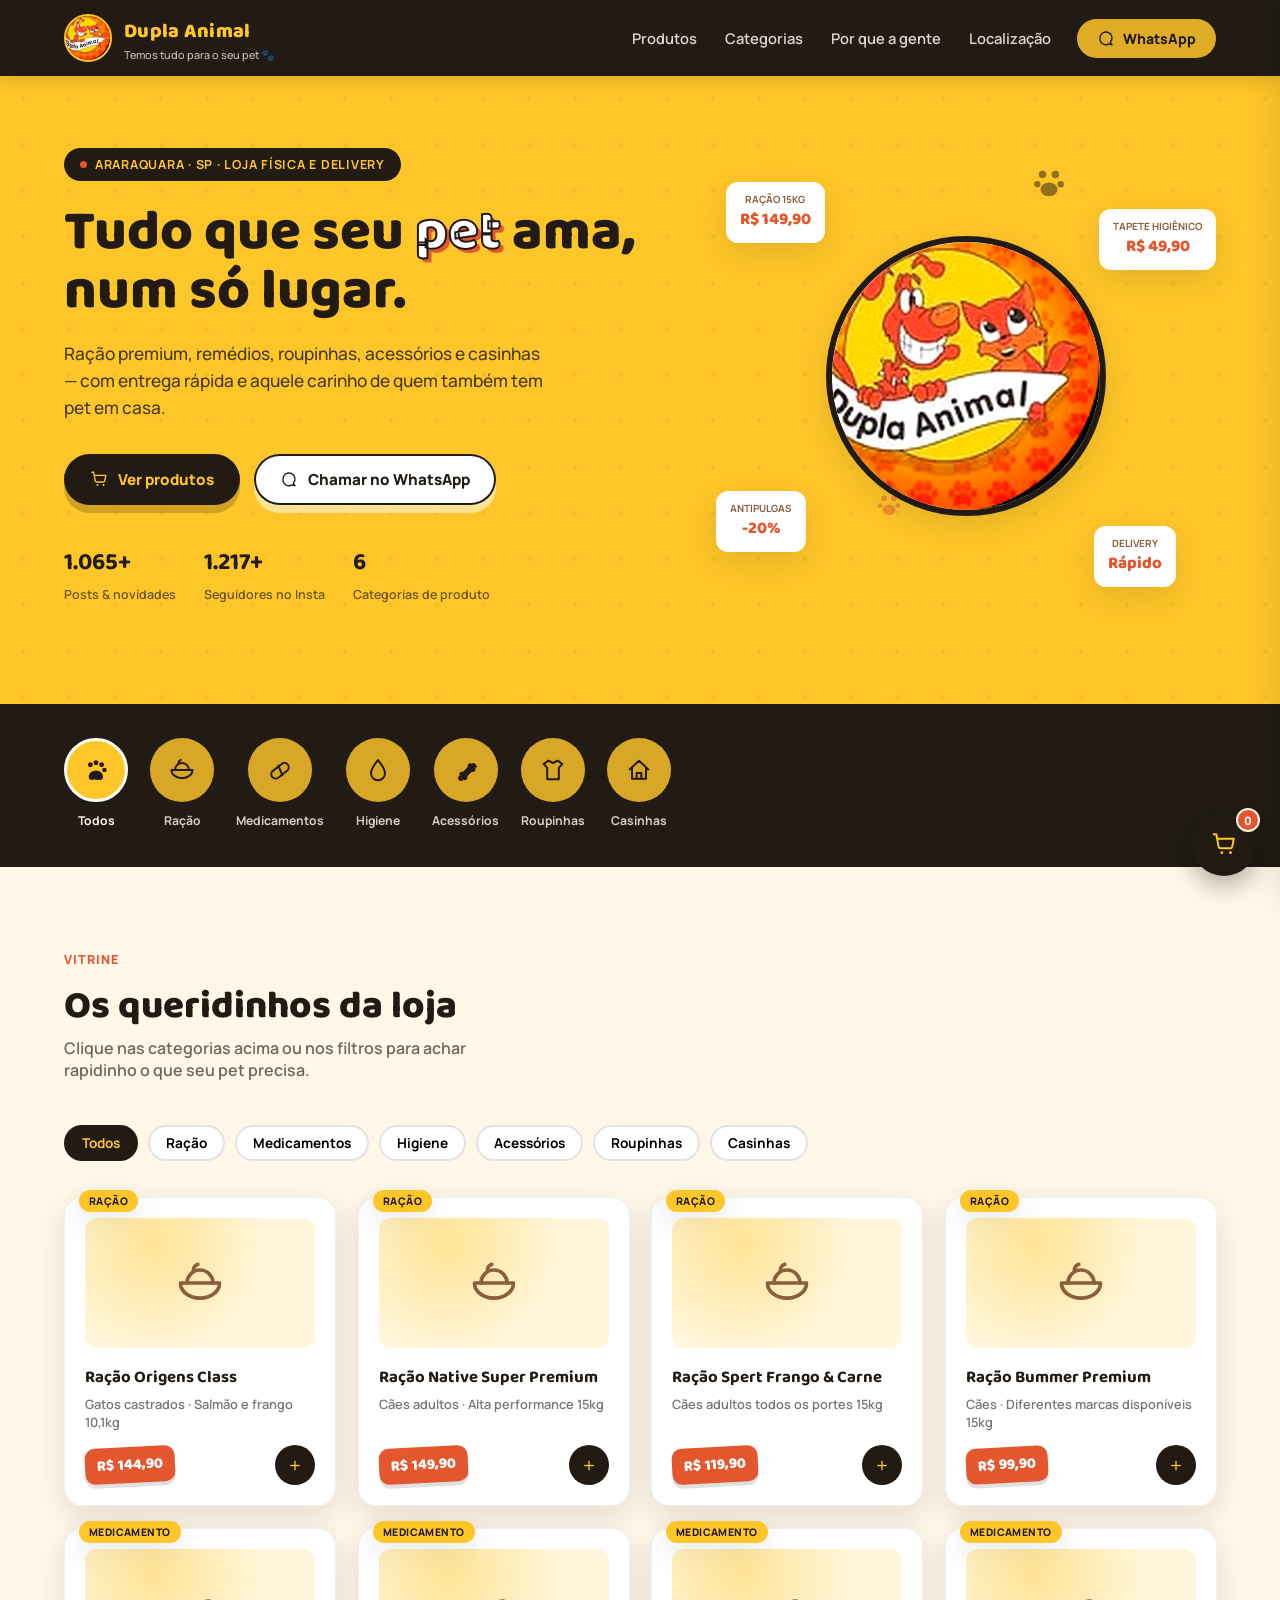
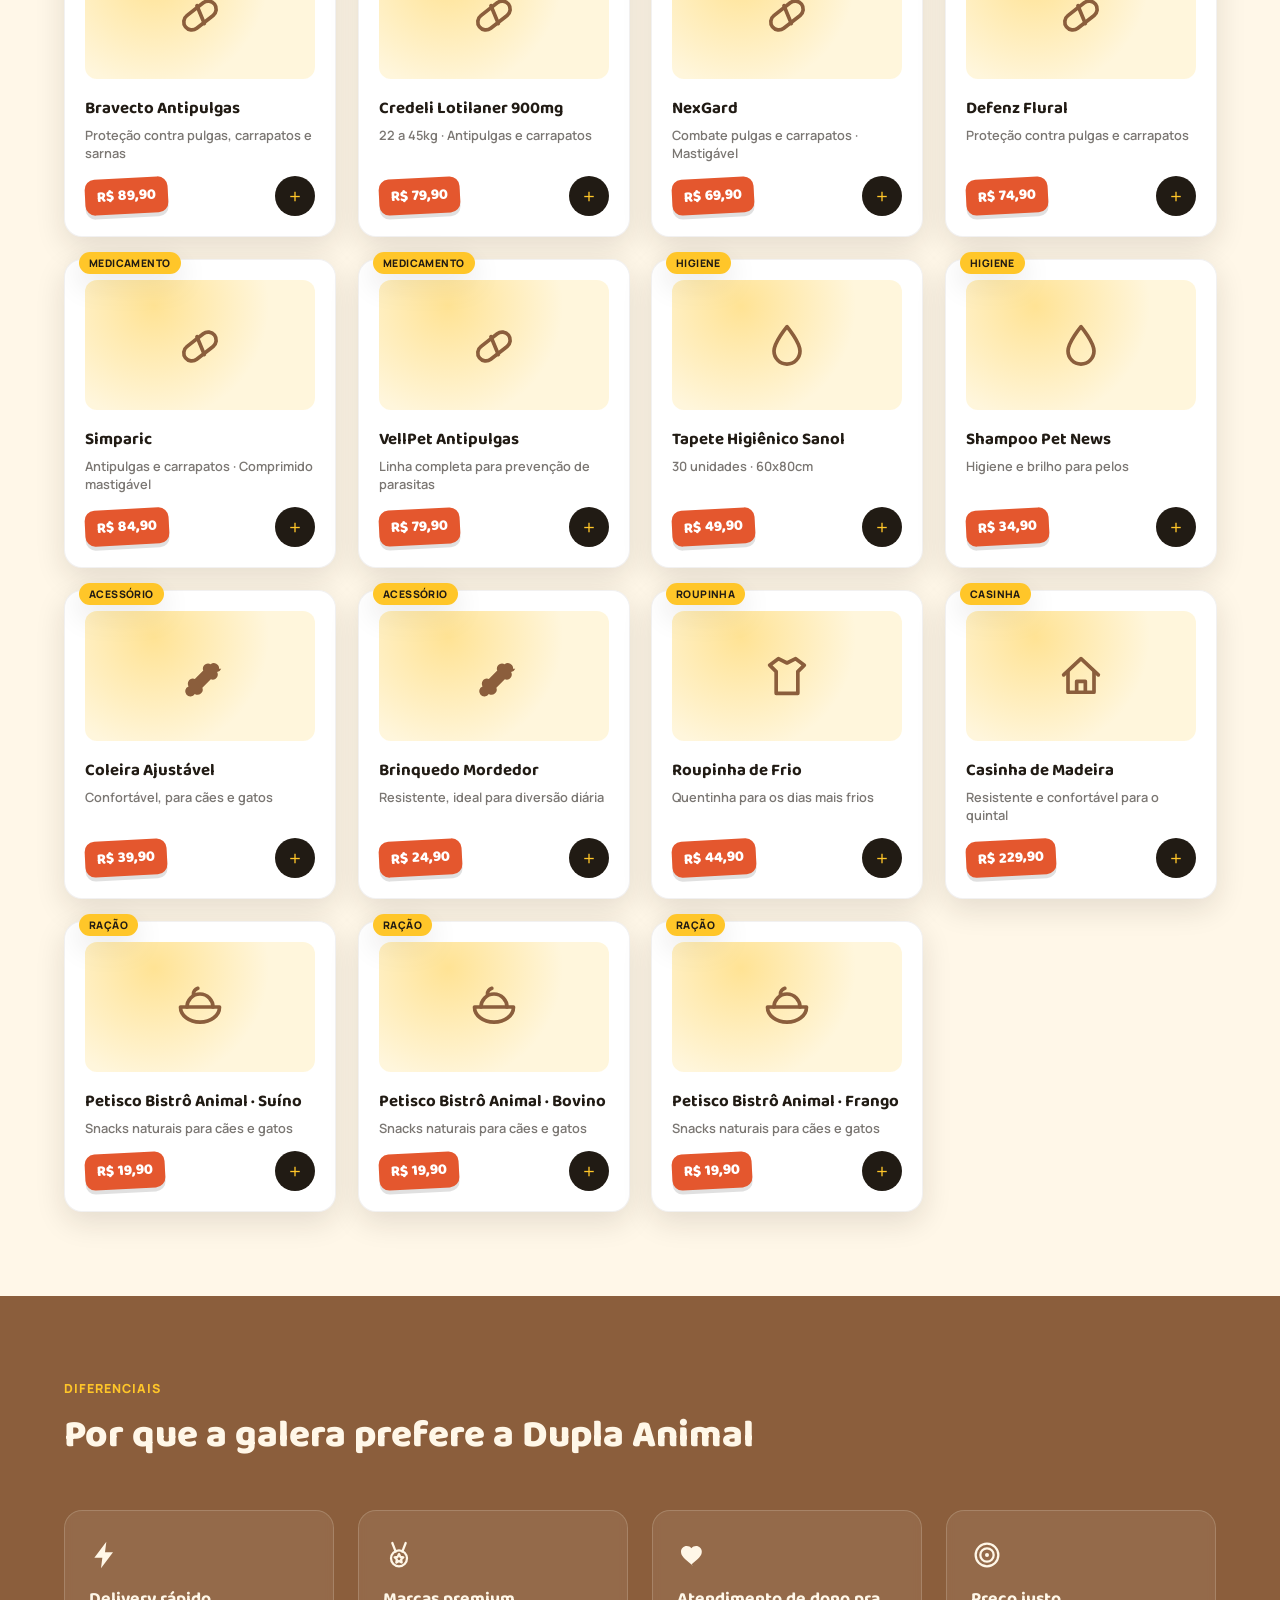
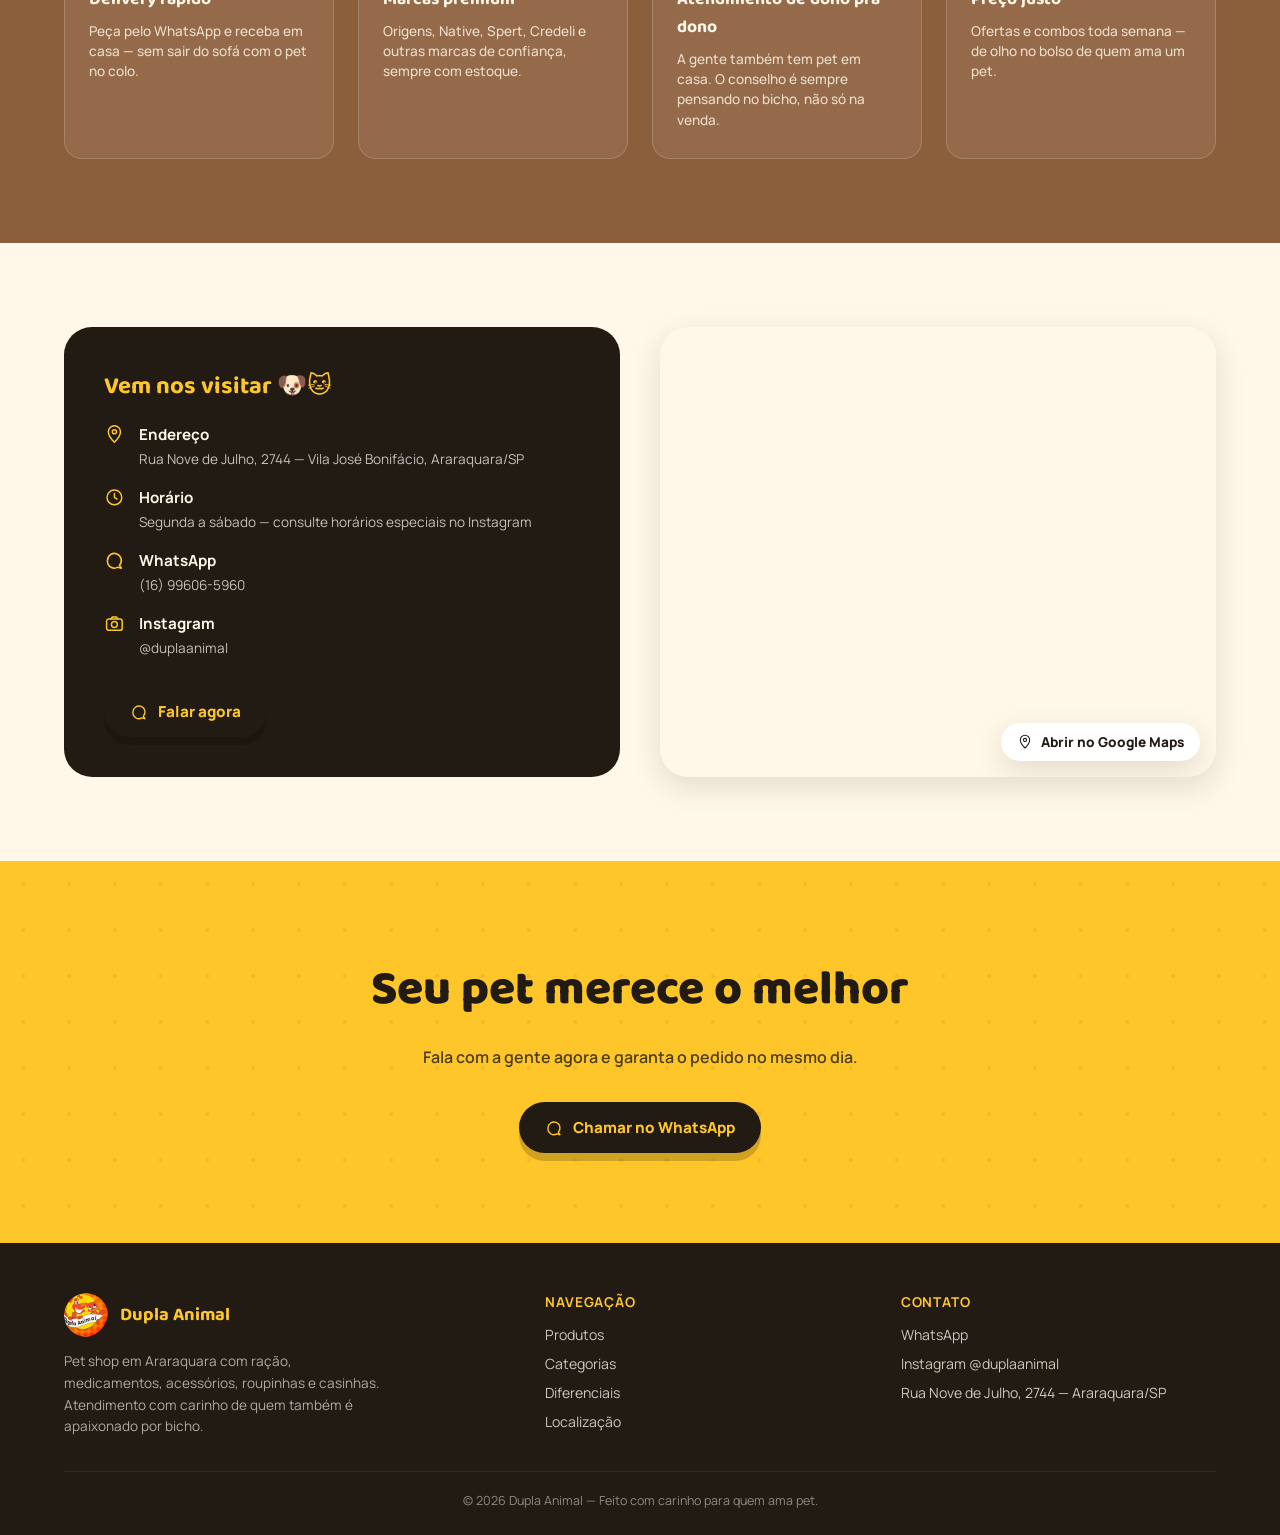
==== index.html @ 61de5c37 "Rename index.html.html to index.html" ====
<!DOCTYPE html>
<html lang="pt-BR">
<head>
<meta charset="UTF-8">
<meta name="viewport" content="width=device-width, initial-scale=1.0">
<title>Dupla Animal — Tudo para o seu pet</title>
<link rel="preconnect" href="https://fonts.googleapis.com">
<link href="https://fonts.googleapis.com/css2?family=Baloo+2:wght@500;600;700;800&family=Manrope:wght@400;500;600;700;800&display=swap" rel="stylesheet">
<style>
  :root{
    --yellow: #FFC629;
    --yellow-deep: #F5A800;
    --ember: #E4572E;
    --ink: #211B14;
    --cream: #FFF7E8;
    --wood: #8B5E3C;
    --white: #FFFFFF;
    --radius-lg: 28px;
    --radius-md: 18px;
    --radius-sm: 12px;
    --shadow-card: 0 10px 30px rgba(33,27,20,0.12);
    --font-display: 'Baloo 2', system-ui, sans-serif;
    --font-body: 'Manrope', system-ui, sans-serif;
  }
  *{box-sizing:border-box; margin:0; padding:0;}
  html{scroll-behavior:smooth;}
  body{
    font-family: var(--font-body);
    background: var(--cream);
    color: var(--ink);
    overflow-x:hidden;
  }
  img{max-width:100%; display:block;}
  a{color:inherit; text-decoration:none;}
  button{font-family:inherit; cursor:pointer; border:none;}

  /* paw print texture */
  .paw-bg{
    position:absolute; inset:0; pointer-events:none; opacity:0.06;
    background-image: radial-gradient(circle, var(--ink) 2px, transparent 2.5px);
    background-size: 46px 46px;
  }

  /* ---------- HEADER ---------- */
  header{
    position: sticky; top:0; z-index:100;
    background: var(--ink);
    padding: 14px clamp(20px,5vw,64px);
    display:flex; align-items:center; justify-content:space-between;
    box-shadow: 0 2px 18px rgba(0,0,0,0.18);
  }
  .brand{display:flex; align-items:center; gap:12px;}
  .brand img{width:48px; height:48px; border-radius:50%; border:2px solid var(--yellow);}
  .brand-name{font-family:var(--font-display); font-weight:800; font-size:1.25rem; color:var(--yellow); letter-spacing:0.3px;}
  .brand-tag{font-size:0.68rem; color:var(--cream); opacity:0.75; font-weight:500;}
  nav{display:flex; align-items:center; gap: clamp(14px,2vw,32px);}
  nav a{color:var(--cream); font-weight:600; font-size:0.92rem; opacity:0.85; transition:opacity .2s, color .2s;}
  nav a:hover{opacity:1; color:var(--yellow);}
  .nav-links{display:flex; gap:28px;}
  .cta-header{
    background: var(--yellow); color:var(--ink); font-weight:800;
    padding:10px 20px; border-radius:999px; font-size:0.88rem;
    display:flex; align-items:center; gap:8px;
    transition: transform .18s ease, background .18s ease;
  }
  .cta-header:hover{ background:var(--white); transform: translateY(-2px);}
  .menu-toggle{display:none; background:none; color:var(--yellow); font-size:1.6rem;}

  /* ---------- HERO ---------- */
  .hero{
    position:relative;
    background: var(--yellow);
    padding: 72px clamp(20px,5vw,64px) 100px;
    overflow:hidden;
  }
  .hero-inner{
    display:grid; grid-template-columns: 1.1fr 0.9fr; gap:40px; align-items:center;
    max-width:1280px; margin:0 auto; position:relative; z-index:2;
  }
  .eyebrow{
    display:inline-flex; align-items:center; gap:8px;
    background: var(--ink); color:var(--yellow);
    font-weight:700; font-size:0.78rem; letter-spacing:0.06em; text-transform:uppercase;
    padding:8px 16px; border-radius:999px; margin-bottom:22px;
  }
  .eyebrow .dot{width:7px; height:7px; border-radius:50%; background:var(--ember); animation:pulse 1.6s infinite;}
  @keyframes pulse{0%,100%{opacity:1; transform:scale(1);} 50%{opacity:0.4; transform:scale(0.7);}}
  h1{
    font-family: var(--font-display); font-weight:800;
    font-size: clamp(2.4rem, 4.4vw, 3.7rem); line-height:1.05; color:var(--ink);
    margin-bottom:20px;
  }
  h1 span{color:var(--white); -webkit-text-stroke: 2px var(--ink); text-shadow: 4px 4px 0 var(--ember);}
  .hero p.lead{
    font-size:1.08rem; color: rgba(33,27,20,0.82); max-width:480px; margin-bottom:32px; font-weight:500; line-height:1.55;
  }
  .hero-ctas{display:flex; gap:14px; flex-wrap:wrap; margin-bottom:38px;}
  .btn-primary, .btn-secondary{
    padding:15px 26px; border-radius:999px; font-weight:800; font-size:0.95rem;
    display:inline-flex; align-items:center; gap:10px; transition: transform .2s ease, box-shadow .2s ease;
  }
  .btn-primary{background:var(--ink); color:var(--yellow); box-shadow: 0 8px 0 rgba(0,0,0,0.18);}
  .btn-primary:hover{transform: translateY(-3px); box-shadow: 0 11px 0 rgba(0,0,0,0.18);}
  .btn-secondary{background:var(--white); color:var(--ink); box-shadow: 0 8px 0 rgba(255,255,255,0.5), inset 0 0 0 2px var(--ink);}
  .btn-secondary:hover{transform: translateY(-3px);}
  .hero-stats{display:flex; gap:28px; flex-wrap:wrap;}
  .stat b{font-family:var(--font-display); font-size:1.5rem; display:block; color:var(--ink);}
  .stat span{font-size:0.78rem; font-weight:600; color:rgba(33,27,20,0.65);}

  .hero-art{position:relative; height:440px;}
  .badge-photo{
    position:absolute; left:50%; top:50%; transform:translate(-50%,-50%);
    width:280px; height:280px; border-radius:50%;
    border: 6px solid var(--ink); box-shadow: var(--shadow-card);
    overflow:hidden; background:var(--white); z-index:3;
  }
  .badge-photo img{width:100%; height:100%; object-fit:cover;}
  .float-tag{
    position:absolute; background:var(--white); border-radius:var(--radius-sm);
    padding:10px 14px; box-shadow: var(--shadow-card); font-weight:800; font-family:var(--font-display);
    display:flex; flex-direction:column; align-items:center; z-index:4; transition: transform .15s ease;
  }
  .float-tag small{font-family:var(--font-body); font-weight:700; font-size:0.62rem; color:var(--wood); text-transform:uppercase;}
  .float-tag .price{color:var(--ember); font-size:1.05rem;}
  .tag-1{top:6%; left:2%;}
  .tag-2{bottom:10%; left:0%;}
  .tag-3{top:12%; right:0%;}
  .tag-4{bottom:2%; right:8%;}
  .paw-float{position:absolute; opacity:0.5; z-index:1;}
  .paw-a{top:2%; right:30%; width:34px;}
  .paw-b{bottom:18%; left:32%; width:26px;}

  /* ---------- CATEGORY STRIP ---------- */
  .categories{
    background: var(--ink); padding: 34px clamp(20px,5vw,64px);
  }
  .cat-scroll{
    display:flex; gap:22px; max-width:1280px; margin:0 auto; overflow-x:auto; padding-bottom:4px;
    scrollbar-width:none;
  }
  .cat-scroll::-webkit-scrollbar{display:none;}
  .cat-chip{
    flex:0 0 auto; display:flex; flex-direction:column; align-items:center; gap:10px;
    cursor:pointer; opacity:0.82; transition: opacity .2s ease, transform .2s ease;
  }
  .cat-chip:hover{opacity:1; transform:translateY(-3px);}
  .cat-chip.active{opacity:1;}
  /* svg icon sizing */
  svg{display:block;}
  .cat-circle{
    width:64px; height:64px; border-radius:50%; background:var(--yellow);
    display:flex; align-items:center; justify-content:center;
    border:3px solid transparent; transition:border-color .2s ease; color:var(--ink);
  }
  .cat-circle svg{width:28px; height:28px;}
  .product-icon{color:var(--wood);}
  .product-icon svg{width:52px; height:52px; position:relative; z-index:1;}
  .why-card .ic svg{width:2rem; height:2rem;}
  .loc-row .ic svg{width:1.3rem; height:1.3rem; color:var(--yellow);}
  .map-pin .pin-ic svg{width:2rem; height:2rem; color:var(--ember); margin:0 auto;}
  .cart-fab .ic svg{width:26px; height:26px;}
  .btn-ic svg{width:18px; height:18px;}
  .btn-ic{display:inline-flex; align-items:center;}
  footer .footer-brand .ic svg{width:20px; height:20px;}

  .cat-chip.active .cat-circle{border-color:var(--white);}
  .cat-chip span{font-size:0.76rem; font-weight:700; color:var(--cream);}

  /* ---------- SECTION HEADERS ---------- */
  .section{padding: 84px clamp(20px,5vw,64px); max-width:1280px; margin:0 auto;}
  .section-head{display:flex; justify-content:space-between; align-items:flex-end; gap:20px; margin-bottom:44px; flex-wrap:wrap;}
  .section-head h2{font-family:var(--font-display); font-size: clamp(1.8rem, 3vw, 2.5rem); font-weight:800;}
  .section-head p{color:rgba(33,27,20,0.65); font-weight:600; max-width:420px;}
  .section-eyebrow{font-weight:800; color:var(--ember); text-transform:uppercase; font-size:0.78rem; letter-spacing:0.08em; margin-bottom:8px; display:block;}

  /* ---------- PRODUCTS ---------- */
  .filter-bar{display:flex; gap:10px; flex-wrap:wrap; margin-bottom:36px;}
  .filter-btn{
    padding:9px 18px; border-radius:999px; background:var(--white); font-weight:700; font-size:0.85rem;
    box-shadow: inset 0 0 0 2px rgba(33,27,20,0.12); transition: all .18s ease;
  }
  .filter-btn.active, .filter-btn:hover{background:var(--ink); color:var(--yellow); box-shadow:none;}

  .product-grid{
    display:grid; grid-template-columns: repeat(auto-fill, minmax(230px,1fr)); gap:22px;
  }
  .product-card{
    background:var(--white); border-radius:var(--radius-md); padding:20px; position:relative;
    box-shadow: var(--shadow-card); transition: transform .25s ease, box-shadow .25s ease;
    display:flex; flex-direction:column; opacity:1; transform: translateY(0) scale(1);
    border:1px solid rgba(33,27,20,0.06);
  }
  @keyframes cardIn{from{opacity:0; transform:translateY(16px) scale(0.98);} to{opacity:1; transform:translateY(0) scale(1);}}
  .product-card.card-animate{animation: cardIn .5s ease forwards;}
  .product-card:hover{transform: translateY(-8px) rotate(-0.6deg); box-shadow: 0 18px 34px rgba(33,27,20,0.18);}
  .product-icon{
    width:100%; height:130px; border-radius:var(--radius-sm); background:rgba(255,198,41,0.16);
    display:flex; align-items:center; justify-content:center; font-size:3.2rem; margin-bottom:16px;
    position:relative; overflow:hidden;
  }
  .product-icon::after{
    content:''; position:absolute; inset:0; background: radial-gradient(circle at 30% 20%, rgba(255,198,41,0.4), transparent 60%);
  }
  .product-card h3{font-family:var(--font-display); font-size:1.05rem; margin-bottom:4px;}
  .product-card .desc{font-size:0.8rem; color:rgba(33,27,20,0.6); font-weight:600; margin-bottom:14px; flex-grow:1;}
  .product-footer{display:flex; align-items:center; justify-content:space-between; gap:10px;}
  .price-sticker{
    background:var(--ember); color:var(--white); font-family:var(--font-display); font-weight:800;
    padding:6px 12px; border-radius:10px; font-size:0.95rem; transform:rotate(-3deg); box-shadow:0 4px 0 rgba(0,0,0,0.12);
  }
  .add-btn{
    width:40px; height:40px; border-radius:50%; background:var(--ink); color:var(--yellow); font-size:1.3rem;
    display:flex; align-items:center; justify-content:center; transition: transform .2s ease, background .2s ease;
  }
  .add-btn:hover{background:var(--ember); transform: scale(1.1) rotate(90deg);}
  .badge-corner{
    position:absolute; top:-8px; left:14px; background:var(--yellow); color:var(--ink);
    font-size:0.65rem; font-weight:800; padding:4px 10px; border-radius:999px;
    box-shadow: var(--shadow-card); text-transform:uppercase; letter-spacing:0.04em;
  }

  /* ---------- WHY US ---------- */
  .why{background:var(--wood); position:relative; overflow:hidden;}
  .why .section-head h2, .why .section-head p{color:var(--cream);}
  .why .section-head p{opacity:0.85;}
  .why-grid{display:grid; grid-template-columns:repeat(auto-fit,minmax(220px,1fr)); gap:24px;}
  .why-card{
    background: rgba(255,247,232,0.08); border:1.5px solid rgba(255,247,232,0.18); border-radius:var(--radius-md);
    padding:28px 24px; color:var(--cream); backdrop-filter: blur(4px); transition: background .2s ease, transform .2s ease;
  }
  .why-card:hover{background:rgba(255,198,41,0.14); transform:translateY(-6px);}
  .why-card .ic{font-size:2rem; margin-bottom:14px;}
  .why-card h3{font-family:var(--font-display); font-size:1.1rem; margin-bottom:8px;}
  .why-card p{font-size:0.85rem; opacity:0.82; line-height:1.5; font-weight:500;}

  /* ---------- LOCATION ---------- */
  .location{background:var(--cream);}
  .loc-grid{display:grid; grid-template-columns:1fr 1fr; gap:40px; align-items:center;}
  .loc-card{
    background:var(--ink); color:var(--cream); border-radius:var(--radius-lg); padding:40px; position:relative; overflow:hidden;
  }
  .loc-card h3{font-family:var(--font-display); color:var(--yellow); font-size:1.5rem; margin-bottom:18px;}
  .loc-row{display:flex; gap:14px; margin-bottom:18px; align-items:flex-start;}
  .loc-row .ic{font-size:1.3rem;}
  .loc-row div b{display:block; font-size:0.95rem; margin-bottom:2px;}
  .loc-row div span{font-size:0.85rem; opacity:0.75;}
  .map-visual{
    height:100%; min-height:340px; border-radius:var(--radius-lg);
    position:relative; box-shadow:var(--shadow-card); overflow:hidden; background:var(--cream);
  }
  .map-visual iframe{width:100%; height:100%; min-height:340px; border:0; display:block; filter: saturate(1.05);}
  .map-open{
    position:absolute; bottom:16px; right:16px; z-index:2;
    background:var(--white); color:var(--ink); font-weight:800; font-size:0.85rem;
    padding:10px 16px; border-radius:999px; box-shadow:var(--shadow-card);
    display:flex; align-items:center; gap:8px; transition: transform .2s ease;
  }
  .map-open:hover{transform: translateY(-2px);}
  .map-open svg{width:16px; height:16px;}

  /* ---------- FOOTER CTA ---------- */
  .final-cta{
    background: var(--yellow); text-align:center; padding: 90px clamp(20px,5vw,64px); position:relative; overflow:hidden;
  }
  .final-cta h2{font-family:var(--font-display); font-size:clamp(2rem,4vw,3rem); font-weight:800; margin-bottom:18px;}
  .final-cta p{font-weight:600; margin-bottom:34px; opacity:0.8;}

  footer{background:var(--ink); color:var(--cream); padding:50px clamp(20px,5vw,64px) 26px;}
  .footer-grid{display:grid; grid-template-columns:1.4fr 1fr 1fr; gap:40px; max-width:1280px; margin:0 auto 30px;}
  .footer-brand{display:flex; align-items:center; gap:12px; margin-bottom:14px;}
  .footer-brand img{width:44px; height:44px; border-radius:50%;}
  .footer-brand b{font-family:var(--font-display); color:var(--yellow); font-size:1.15rem;}
  footer p.about{font-size:0.85rem; opacity:0.65; max-width:320px; line-height:1.6;}
  footer h4{font-size:0.85rem; text-transform:uppercase; letter-spacing:0.06em; color:var(--yellow); margin-bottom:14px;}
  footer ul{list-style:none;}
  footer li{margin-bottom:10px; font-size:0.88rem; opacity:0.78;}
  footer li a:hover{opacity:1; color:var(--yellow);}
  .footer-bottom{border-top:1px solid rgba(255,247,232,0.12); padding-top:20px; text-align:center; font-size:0.78rem; opacity:0.5; max-width:1280px; margin:0 auto;}

  /* ---------- CART ---------- */
  .cart-fab{
    position:fixed; bottom:24px; right:24px; z-index:200;
    background:var(--ink); color:var(--yellow); width:64px; height:64px; border-radius:50%;
    display:flex; align-items:center; justify-content:center; font-size:1.6rem; box-shadow: 0 10px 24px rgba(0,0,0,0.3);
    transition: transform .2s ease;
  }
  .cart-fab:hover{transform: scale(1.08);}
  .cart-count{
    position:absolute; top:-4px; right:-4px; background:var(--ember); color:var(--white); font-size:0.72rem; font-weight:800;
    width:24px; height:24px; border-radius:50%; display:flex; align-items:center; justify-content:center; border:2px solid var(--cream);
  }
  .cart-drawer{
    position:fixed; top:0; right:-420px; width:min(400px,92vw); height:100%; background:var(--white); z-index:300;
    box-shadow: -10px 0 40px rgba(0,0,0,0.2); transition: right .32s ease; display:flex; flex-direction:column;
  }
  .cart-drawer.open{right:0;}
  .cart-head{background:var(--ink); color:var(--yellow); padding:22px 24px; display:flex; justify-content:space-between; align-items:center;}
  .cart-head h3{font-family:var(--font-display); font-size:1.2rem;}
  .cart-head button{background:none; color:var(--yellow); font-size:1.4rem;}
  .cart-items{flex-grow:1; overflow-y:auto; padding:18px 24px;}
  .cart-empty{text-align:center; padding:60px 20px; opacity:0.5; font-weight:600;}
  .cart-item{display:flex; gap:12px; align-items:center; padding:12px 0; border-bottom:1px solid rgba(33,27,20,0.08);}
  .cart-item .ic{width:48px; height:48px; border-radius:10px; background:var(--cream); display:flex; align-items:center; justify-content:center; font-size:1.5rem; flex-shrink:0;}
  .cart-item .info{flex-grow:1;}
  .cart-item .info b{display:block; font-size:0.88rem;}
  .cart-item .info span{font-size:0.78rem; color:var(--ember); font-weight:700;}
  .cart-item .qty{display:flex; align-items:center; gap:8px;}
  .cart-item .qty button{width:24px; height:24px; border-radius:50%; background:var(--cream); font-weight:800;}
  .cart-item .remove{background:none; color:rgba(33,27,20,0.4); font-size:0.75rem; text-decoration:underline; margin-top:4px;}
  .cart-foot{padding:22px 24px; border-top:2px solid var(--cream);}
  .cart-total{display:flex; justify-content:space-between; font-family:var(--font-display); font-weight:800; font-size:1.15rem; margin-bottom:16px;}
  .cart-checkout{
    width:100%; background:#25D366; color:var(--white); padding:15px; border-radius:14px; font-weight:800; font-size:0.95rem;
    display:flex; align-items:center; justify-content:center; gap:10px; transition: transform .2s ease;
  }
  .cart-checkout:hover{transform:translateY(-2px);}
  .overlay{position:fixed; inset:0; background:rgba(33,27,20,0.5); z-index:250; opacity:0; pointer-events:none; transition:opacity .3s ease;}
  .overlay.show{opacity:1; pointer-events:all;}
  .toast{
    position:fixed; bottom:100px; right:24px; background:var(--ink); color:var(--yellow); padding:14px 20px; border-radius:14px;
    font-weight:700; font-size:0.85rem; z-index:400; box-shadow:var(--shadow-card); transform:translateY(20px); opacity:0; transition:all .3s ease; pointer-events:none;
  }
  .toast.show{transform:translateY(0); opacity:1;}

  @media (max-width: 900px){
    .nav-links{display:none;}
    .menu-toggle{display:block;}
    .hero-inner{grid-template-columns:1fr;}
    .hero-art{height:320px; margin-top:20px;}
    .loc-grid{grid-template-columns:1fr;}
    .footer-grid{grid-template-columns:1fr; gap:26px;}
  }
  @media (prefers-reduced-motion: reduce){
    *{animation:none !important; transition:none !important;}
  }
</style>
</head>
<body>

<div class="overlay" id="overlay"></div>

<header>
  <div class="brand">
    <img src="[data-uri]" alt="Dupla Animal">
    <div>
      <div class="brand-name">Dupla Animal</div>
      <div class="brand-tag">Temos tudo para o seu pet 🐾</div>
    </div>
  </div>
  <nav>
    <div class="nav-links">
      <a href="#produtos">Produtos</a>
      <a href="#categorias">Categorias</a>
      <a href="#porque">Por que a gente</a>
      <a href="#local">Localização</a>
    </div>
    <a class="cta-header" href="https://wa.me/5516996065960" target="_blank"><span class="ic btn-ic" data-icon="chat"></span> WhatsApp</a>
  </nav>
</header>

<section class="hero">
  <div class="paw-bg"></div>
  <div class="hero-inner">
    <div>
      <div class="eyebrow"><span class="dot"></span> Araraquara · SP · Loja física e delivery</div>
      <h1>Tudo que seu <span>pet</span> ama, num só lugar.</h1>
      <p class="lead">Ração premium, remédios, roupinhas, acessórios e casinhas — com entrega rápida e aquele carinho de quem também tem pet em casa.</p>
      <div class="hero-ctas">
        <a class="btn-primary" href="#produtos"><span class="ic btn-ic" data-icon="cart"></span> Ver produtos</a>
        <a class="btn-secondary" href="https://wa.me/5516996065960" target="_blank"><span class="ic btn-ic" data-icon="chat"></span> Chamar no WhatsApp</a>
      </div>
      <div class="hero-stats">
        <div class="stat"><b>1.065+</b><span>Posts &amp; novidades</span></div>
        <div class="stat"><b>1.217+</b><span>Seguidores no Insta</span></div>
        <div class="stat"><b>6</b><span>Categorias de produto</span></div>
      </div>
    </div>
    <div class="hero-art" id="heroArt">
      <div class="badge-photo"><img src="[data-uri]" alt="Logo Dupla Animal"></div>
      <div class="float-tag tag-1"><small>Ração 15kg</small><span class="price">R$ 149,90</span></div>
      <div class="float-tag tag-2"><small>Antipulgas</small><span class="price">-20%</span></div>
      <div class="float-tag tag-3"><small>Tapete Higiênico</small><span class="price">R$ 49,90</span></div>
      <div class="float-tag tag-4"><small>Delivery</small><span class="price">Rápido</span></div>
      <svg class="paw-float paw-a" viewBox="0 0 64 64"><g fill="#211B14"><circle cx="20" cy="18" r="7"/><circle cx="44" cy="18" r="7"/><circle cx="10" cy="36" r="6"/><circle cx="54" cy="36" r="6"/><ellipse cx="32" cy="46" rx="16" ry="13"/></g></svg>
      <svg class="paw-float paw-b" viewBox="0 0 64 64"><g fill="#E4572E"><circle cx="20" cy="18" r="7"/><circle cx="44" cy="18" r="7"/><circle cx="10" cy="36" r="6"/><circle cx="54" cy="36" r="6"/><ellipse cx="32" cy="46" rx="16" ry="13"/></g></svg>
    </div>
  </div>
</section>

<section class="categories" id="categorias">
  <div class="cat-scroll" id="catStrip">
    <div class="cat-chip active" data-cat="todos"><div class="cat-circle" data-icon="paw"></div><span>Todos</span></div>
    <div class="cat-chip" data-cat="racao"><div class="cat-circle" data-icon="bowl"></div><span>Ração</span></div>
    <div class="cat-chip" data-cat="medicamentos"><div class="cat-circle" data-icon="pill"></div><span>Medicamentos</span></div>
    <div class="cat-chip" data-cat="higiene"><div class="cat-circle" data-icon="drop"></div><span>Higiene</span></div>
    <div class="cat-chip" data-cat="acessorios"><div class="cat-circle" data-icon="bone"></div><span>Acessórios</span></div>
    <div class="cat-chip" data-cat="roupinhas"><div class="cat-circle" data-icon="shirt"></div><span>Roupinhas</span></div>
    <div class="cat-chip" data-cat="casinhas"><div class="cat-circle" data-icon="house"></div><span>Casinhas</span></div>
  </div>
</section>

<section class="section" id="produtos">
  <div class="section-head">
    <div>
      <span class="section-eyebrow">Vitrine</span>
      <h2>Os queridinhos da loja</h2>
      <p>Clique nas categorias acima ou nos filtros para achar rapidinho o que seu pet precisa.</p>
    </div>
  </div>
  <div class="filter-bar" id="filterBar">
    <button class="filter-btn active" data-cat="todos">Todos</button>
    <button class="filter-btn" data-cat="racao">Ração</button>
    <button class="filter-btn" data-cat="medicamentos">Medicamentos</button>
    <button class="filter-btn" data-cat="higiene">Higiene</button>
    <button class="filter-btn" data-cat="acessorios">Acessórios</button>
    <button class="filter-btn" data-cat="roupinhas">Roupinhas</button>
    <button class="filter-btn" data-cat="casinhas">Casinhas</button>
  </div>
  <div class="product-grid" id="productGrid"></div>
</section>

<section class="section why" id="porque">
  <div class="section-head">
    <div>
      <span class="section-eyebrow" style="color:var(--yellow);">Diferenciais</span>
      <h2>Por que a galera prefere a Dupla Animal</h2>
    </div>
  </div>
  <div class="why-grid">
    <div class="why-card"><div class="ic" data-icon="bolt"></div><h3>Delivery rápido</h3><p>Peça pelo WhatsApp e receba em casa — sem sair do sofá com o pet no colo.</p></div>
    <div class="why-card"><div class="ic" data-icon="medal"></div><h3>Marcas premium</h3><p>Origens, Native, Spert, Credeli e outras marcas de confiança, sempre com estoque.</p></div>
    <div class="why-card"><div class="ic" data-icon="heart"></div><h3>Atendimento de dono pra dono</h3><p>A gente também tem pet em casa. O conselho é sempre pensando no bicho, não só na venda.</p></div>
    <div class="why-card"><div class="ic" data-icon="target"></div><h3>Preço justo</h3><p>Ofertas e combos toda semana — de olho no bolso de quem ama um pet.</p></div>
  </div>
</section>

<section class="section location" id="local">
  <div class="loc-grid">
    <div class="loc-card">
      <h3>Vem nos visitar 🐶🐱</h3>
      <div class="loc-row"><div class="ic" data-icon="pin"></div><div><b>Endereço</b><span>Rua Nove de Julho, 2744 — Vila José Bonifácio, Araraquara/SP</span></div></div>
      <div class="loc-row"><div class="ic" data-icon="clock"></div><div><b>Horário</b><span>Segunda a sábado — consulte horários especiais no Instagram</span></div></div>
      <div class="loc-row"><div class="ic" data-icon="chat"></div><div><b>WhatsApp</b><span>(16) 99606-5960</span></div></div>
      <div class="loc-row"><div class="ic" data-icon="camera"></div><div><b>Instagram</b><span>@duplaanimal</span></div></div>
      <a class="btn-primary" style="margin-top:10px;" href="https://wa.me/5516996065960" target="_blank"><span class="ic btn-ic" data-icon="chat"></span> Falar agora</a>
    </div>
    <div class="map-visual">
      <iframe src="https://maps.google.com/maps?q=Rua+Nove+de+Julho+2744+Vila+Jos%C3%A9+Bonif%C3%A1cio+Araraquara+SP&z=16&output=embed" loading="lazy" allowfullscreen referrerpolicy="no-referrer-when-downgrade" title="Mapa Dupla Animal"></iframe>
      <a class="map-open" href="https://www.google.com/maps/search/?api=1&query=Rua+Nove+de+Julho+2744+Araraquara" target="_blank"><span data-icon="pinBig"></span> Abrir no Google Maps</a>
    </div>
  </div>
</section>

<section class="final-cta">
  <div class="paw-bg"></div>
  <h2>Seu pet merece o melhor</h2>
  <p>Fala com a gente agora e garanta o pedido no mesmo dia.</p>
  <a class="btn-primary" href="https://wa.me/5516996065960" target="_blank"><span class="ic btn-ic" data-icon="chat"></span> Chamar no WhatsApp</a>
</section>

<footer>
  <div class="footer-grid">
    <div>
      <div class="footer-brand"><img src="[data-uri]" alt="Dupla Animal"><b>Dupla Animal</b></div>
      <p class="about">Pet shop em Araraquara com ração, medicamentos, acessórios, roupinhas e casinhas. Atendimento com carinho de quem também é apaixonado por bicho.</p>
    </div>
    <div>
      <h4>Navegação</h4>
      <ul>
        <li><a href="#produtos">Produtos</a></li>
        <li><a href="#categorias">Categorias</a></li>
        <li><a href="#porque">Diferenciais</a></li>
        <li><a href="#local">Localização</a></li>
      </ul>
    </div>
    <div>
      <h4>Contato</h4>
      <ul>
        <li><a href="https://wa.me/5516996065960" target="_blank">WhatsApp</a></li>
        <li><a href="https://instagram.com/duplaanimal" target="_blank">Instagram @duplaanimal</a></li>
        <li>Rua Nove de Julho, 2744 — Araraquara/SP</li>
      </ul>
    </div>
  </div>
  <div class="footer-bottom">© 2026 Dupla Animal — Feito com carinho para quem ama pet.</div>
</footer>

<div class="cart-fab" id="cartFab"><div class="ic" data-icon="cart"></div><div class="cart-count" id="cartCount">0</div></div>
<div class="cart-drawer" id="cartDrawer">
  <div class="cart-head"><h3>Seu carrinho</h3><button id="closeCart">✕</button></div>
  <div class="cart-items" id="cartItems"><div class="cart-empty">Seu carrinho está vazio 🐾<br>Adicione produtos da vitrine!</div></div>
  <div class="cart-foot">
    <div class="cart-total"><span>Total</span><span id="cartTotal">R$ 0,00</span></div>
    <a class="cart-checkout" id="checkoutBtn" href="#" target="_blank"><span class="ic btn-ic" data-icon="chat"></span> Finalizar no WhatsApp</a>
  </div>
</div>
<div class="toast" id="toast"></div>

<script>
// ---- Icon system (inline SVG, no font/emoji dependency) ----
const ICONS = {
  paw: '<svg viewBox="0 0 24 24" fill="currentColor"><circle cx="7.2" cy="7.5" r="2.1"/><circle cx="12" cy="5.8" r="2.1"/><circle cx="16.8" cy="7.5" r="2.1"/><circle cx="19.2" cy="12" r="1.9"/><path d="M12 12.5c-3.4 0-6.2 2.4-6.2 5.4 0 1.7 1.5 2.9 3.2 2.5.9-.2 1.9-.2 2.8 0 .1 0 .1 0 .2 0 1 .2 1.9.2 2.8 0 1.7.4 3.2-.8 3.2-2.5.1-3-2.7-5.4-6-5.4z"/></svg>',
  bowl: '<svg viewBox="0 0 24 24" fill="none" stroke="currentColor" stroke-width="1.7" stroke-linecap="round" stroke-linejoin="round"><path d="M3 12h18c0 4-4 7-9 7s-9-3-9-7z"/><path d="M6 12c0-3 2.5-6 6-6s6 3 6 6"/><path d="M9 6.2c0-1.3.8-2.4 2-2.8"/></svg>',
  pill: '<svg viewBox="0 0 24 24" fill="none" stroke="currentColor" stroke-width="1.7" stroke-linecap="round" stroke-linejoin="round"><rect x="3.5" y="9" width="17" height="7.4" rx="3.7" transform="rotate(-38 12 12.7)"/><line x1="10.6" y1="8.2" x2="14" y2="16.4"/></svg>',
  drop: '<svg viewBox="0 0 24 24" fill="none" stroke="currentColor" stroke-width="1.7" stroke-linecap="round" stroke-linejoin="round"><path d="M12 3.5S6 10.8 6 14.8a6 6 0 0012 0C18 10.8 12 3.5 12 3.5z"/></svg>',
  bone: '<svg viewBox="0 0 24 24" fill="currentColor"><path d="M20.8 8.6a2.4 2.4 0 00-3.9-2 2.4 2.4 0 00-3.6 2c0 .3.1.6.2.9L9.6 13.4a2.6 2.6 0 00-.9-.2 2.4 2.4 0 00-2 3.6 2.4 2.4 0 102.9 3.5 2.4 2.4 0 003.5-2.9l3.9-3.9c.3.1.6.2.9.2a2.4 2.4 0 002-3.6 2.4 2.4 0 001.9-1.5z"/></svg>',
  shirt: '<svg viewBox="0 0 24 24" fill="none" stroke="currentColor" stroke-width="1.7" stroke-linecap="round" stroke-linejoin="round"><path d="M8 4l4 2 4-2 4 3-3 3v10H7V10L4 7z"/></svg>',
  house: '<svg viewBox="0 0 24 24" fill="none" stroke="currentColor" stroke-width="1.7" stroke-linecap="round" stroke-linejoin="round"><path d="M4 11.5L12 4l8 7.5"/><path d="M6 10v9.5h12V10"/><path d="M10 19.5v-5h4v5"/></svg>',
  cart: '<svg viewBox="0 0 24 24" fill="none" stroke="currentColor" stroke-width="1.8" stroke-linecap="round" stroke-linejoin="round"><circle cx="10" cy="20" r="1.3" fill="currentColor" stroke="none"/><circle cx="18" cy="20" r="1.3" fill="currentColor" stroke="none"/><path d="M2.5 3h2.4l2.1 11.4a2 2 0 002 1.6h8.6a2 2 0 002-1.6L21 7.2H6"/></svg>',
  chat: '<svg viewBox="0 0 24 24" fill="none" stroke="currentColor" stroke-width="1.8" stroke-linecap="round" stroke-linejoin="round"><path d="M4 12a8 8 0 1113.8 5.5L20 21l-4-1.2A8 8 0 014 12z"/></svg>',
  bolt: '<svg viewBox="0 0 24 24" fill="currentColor"><path d="M13 2L4 14h6l-1 8 9-12h-6l1-8z"/></svg>',
  medal: '<svg viewBox="0 0 24 24" fill="none" stroke="currentColor" stroke-width="1.7" stroke-linecap="round" stroke-linejoin="round"><circle cx="12" cy="14.5" r="6"/><path d="M9.5 9.5L7 3M14.5 9.5L17 3"/><path d="M12 11.3l1 2.1 2.3.3-1.7 1.6.4 2.3-2-1.1-2 1.1.4-2.3-1.7-1.6 2.3-.3z"/></svg>',
  heart: '<svg viewBox="0 0 24 24" fill="currentColor"><path d="M12 20.3l-1.4-1.3C5.6 14.9 3 12.6 3 9.6 3 7.2 4.9 5.3 7.3 5.3c1.4 0 2.7.6 3.5 1.7.8-1.1 2.2-1.7 3.5-1.7 2.4 0 4.3 1.9 4.3 4.3 0 3-2.6 5.3-7.6 9.4z"/></svg>',
  target: '<svg viewBox="0 0 24 24" fill="none" stroke="currentColor" stroke-width="1.7"><circle cx="12" cy="12" r="8.5"/><circle cx="12" cy="12" r="5"/><circle cx="12" cy="12" r="1.5" fill="currentColor" stroke="none"/></svg>',
  pin: '<svg viewBox="0 0 24 24" fill="none" stroke="currentColor" stroke-width="1.7" stroke-linecap="round" stroke-linejoin="round"><path d="M12 21s7-6.5 7-12a7 7 0 10-14 0c0 5.5 7 12 7 12z"/><circle cx="12" cy="9" r="2.4"/></svg>',
  pinBig: '<svg viewBox="0 0 24 24" fill="none" stroke="currentColor" stroke-width="1.6" stroke-linecap="round" stroke-linejoin="round"><path d="M12 21s7-6.5 7-12a7 7 0 10-14 0c0 5.5 7 12 7 12z"/><circle cx="12" cy="9" r="2.4"/></svg>',
  clock: '<svg viewBox="0 0 24 24" fill="none" stroke="currentColor" stroke-width="1.7" stroke-linecap="round" stroke-linejoin="round"><circle cx="12" cy="12" r="8.5"/><path d="M12 7.5V12l3 2"/></svg>',
  camera: '<svg viewBox="0 0 24 24" fill="none" stroke="currentColor" stroke-width="1.7" stroke-linecap="round" stroke-linejoin="round"><rect x="3" y="7" width="18" height="13" rx="2.5"/><path d="M8 7l1.6-2.5h4.8L16 7"/><circle cx="12" cy="13.3" r="3.4"/></svg>',
};
function icon(name){ return ICONS[name] || ''; }
function paintIcons(root){
  (root || document).querySelectorAll('[data-icon]').forEach(el => {
    if(!el.dataset.painted){ el.innerHTML = icon(el.dataset.icon); el.dataset.painted = "1"; }
  });
}

const CAT_ICON = {racao:"bowl", medicamentos:"pill", higiene:"drop", acessorios:"bone", roupinhas:"shirt", casinhas:"house"};

const products = [
  {id:1, name:"Ração Origens Class", desc:"Gatos castrados · Salmão e frango 10,1kg", cat:"racao", price:144.90},
  {id:2, name:"Ração Native Super Premium", desc:"Cães adultos · Alta performance 15kg", cat:"racao", price:149.90},
  {id:3, name:"Ração Spert Frango & Carne", desc:"Cães adultos todos os portes 15kg", cat:"racao", price:119.90},
  {id:4, name:"Ração Bummer Premium", desc:"Cães · Diferentes marcas disponíveis 15kg", cat:"racao", price:99.90},
  {id:5, name:"Bravecto Antipulgas", desc:"Proteção contra pulgas, carrapatos e sarnas", cat:"medicamentos", price:89.90},
  {id:6, name:"Credeli Lotilaner 900mg", desc:"22 a 45kg · Antipulgas e carrapatos", cat:"medicamentos", price:79.90},
  {id:7, name:"NexGard", desc:"Combate pulgas e carrapatos · Mastigável", cat:"medicamentos", price:69.90},
  {id:15, name:"Defenz Flural", desc:"Proteção contra pulgas e carrapatos", cat:"medicamentos", price:74.90},
  {id:16, name:"Simparic", desc:"Antipulgas e carrapatos · Comprimido mastigável", cat:"medicamentos", price:84.90},
  {id:17, name:"VellPet Antipulgas", desc:"Linha completa para prevenção de parasitas", cat:"medicamentos", price:79.90},
  {id:8, name:"Tapete Higiênico Sanol", desc:"30 unidades · 60x80cm", cat:"higiene", price:49.90},
  {id:9, name:"Shampoo Pet News", desc:"Higiene e brilho para pelos", cat:"higiene", price:34.90},
  {id:10, name:"Coleira Ajustável", desc:"Confortável, para cães e gatos", cat:"acessorios", price:39.90},
  {id:11, name:"Brinquedo Mordedor", desc:"Resistente, ideal para diversão diária", cat:"acessorios", price:24.90},
  {id:12, name:"Roupinha de Frio", desc:"Quentinha para os dias mais frios", cat:"roupinhas", price:44.90},
  {id:13, name:"Casinha de Madeira", desc:"Resistente e confortável para o quintal", cat:"casinhas", price:229.90},
  {id:14, name:"Petisco Bistrô Animal · Suíno", desc:"Snacks naturais para cães e gatos", cat:"racao", price:19.90},
  {id:18, name:"Petisco Bistrô Animal · Bovino", desc:"Snacks naturais para cães e gatos", cat:"racao", price:19.90},
  {id:19, name:"Petisco Bistrô Animal · Frango", desc:"Snacks naturais para cães e gatos", cat:"racao", price:19.90},
];

const grid = document.getElementById('productGrid');
function renderProducts(filter){
  grid.innerHTML = "";
  const list = filter === "todos" ? products : products.filter(p => p.cat === filter);
  list.forEach((p, i) => {
    const card = document.createElement('div');
    card.className = 'product-card';
    card.innerHTML = `
      <span class="badge-corner">${catLabel(p.cat)}</span>
      <div class="product-icon">${icon(CAT_ICON[p.cat])}</div>
      <h3>${p.name}</h3>
      <div class="desc">${p.desc}</div>
      <div class="product-footer">
        <div class="price-sticker">R$ ${p.price.toFixed(2).replace('.', ',')}</div>
        <button class="add-btn" onclick="addToCart(${p.id})">+</button>
      </div>`;
    grid.appendChild(card);
    requestAnimationFrame(() => {
      card.style.animationDelay = (i * 0.04) + 's';
      card.classList.add('card-animate');
    });
  });
}
function catLabel(cat){
  const map = {racao:"Ração", medicamentos:"Medicamento", higiene:"Higiene", acessorios:"Acessório", roupinhas:"Roupinha", casinhas:"Casinha"};
  return map[cat] || cat;
}
renderProducts('todos');
paintIcons(document);

// filters (both category strip and filter bar stay in sync)
function setFilter(cat){
  document.querySelectorAll('.cat-chip').forEach(c => c.classList.toggle('active', c.dataset.cat === cat));
  document.querySelectorAll('.filter-btn').forEach(b => b.classList.toggle('active', b.dataset.cat === cat));
  renderProducts(cat);
}
document.querySelectorAll('.cat-chip').forEach(c => c.addEventListener('click', () => setFilter(c.dataset.cat)));
document.querySelectorAll('.filter-btn').forEach(b => b.addEventListener('click', () => setFilter(b.dataset.cat)));

// cart
let cart = [];
function addToCart(id){
  const p = products.find(x => x.id === id);
  const existing = cart.find(x => x.id === id);
  if(existing){ existing.qty++; } else { cart.push({...p, qty:1}); }
  updateCart();
  showToast(`${p.name} adicionado 🐾`);
}
function changeQty(id, delta){
  const item = cart.find(x => x.id === id);
  if(!item) return;
  item.qty += delta;
  if(item.qty <= 0) cart = cart.filter(x => x.id !== id);
  updateCart();
}
function removeItem(id){
  cart = cart.filter(x => x.id !== id);
  updateCart();
}
function updateCart(){
  const cartItems = document.getElementById('cartItems');
  const cartCount = document.getElementById('cartCount');
  const cartTotal = document.getElementById('cartTotal');
  const checkoutBtn = document.getElementById('checkoutBtn');
  const totalQty = cart.reduce((s,i) => s + i.qty, 0);
  const totalPrice = cart.reduce((s,i) => s + i.qty * i.price, 0);
  cartCount.textContent = totalQty;
  cartTotal.textContent = "R$ " + totalPrice.toFixed(2).replace('.', ',');
  if(cart.length === 0){
    cartItems.innerHTML = '<div class="cart-empty">Seu carrinho está vazio 🐾<br>Adicione produtos da vitrine!</div>';
  } else {
    cartItems.innerHTML = cart.map(i => `
      <div class="cart-item">
        <div class="ic">${icon(CAT_ICON[i.cat])}</div>
        <div class="info">
          <b>${i.name}</b>
          <span>R$ ${i.price.toFixed(2).replace('.', ',')}</span>
          <div class="qty">
            <button onclick="changeQty(${i.id}, -1)">−</button>
            <span>${i.qty}</span>
            <button onclick="changeQty(${i.id}, 1)">+</button>
          </div>
          <div class="remove" onclick="removeItem(${i.id})">remover</div>
        </div>
      </div>`).join('');
  }
  let msg = "Olá! Quero fazer um pedido na Dupla Animal:%0A";
  cart.forEach(i => { msg += `- ${i.qty}x ${i.name} (R$ ${(i.qty*i.price).toFixed(2).replace('.', ',')})%0A`; });
  msg += `Total: R$ ${totalPrice.toFixed(2).replace('.', ',')}`;
  checkoutBtn.href = `https://wa.me/5516996065960?text=${cart.length ? msg : 'Olá! Quero saber mais sobre os produtos da Dupla Animal.'}`;
}
updateCart();

const cartFab = document.getElementById('cartFab');
const cartDrawer = document.getElementById('cartDrawer');
const overlay = document.getElementById('overlay');
cartFab.addEventListener('click', () => { cartDrawer.classList.add('open'); overlay.classList.add('show'); });
document.getElementById('closeCart').addEventListener('click', closeDrawer);
overlay.addEventListener('click', closeDrawer);
function closeDrawer(){ cartDrawer.classList.remove('open'); overlay.classList.remove('show'); }

function showToast(text){
  const toast = document.getElementById('toast');
  toast.textContent = text;
  toast.classList.add('show');
  clearTimeout(window._toastTimer);
  window._toastTimer = setTimeout(() => toast.classList.remove('show'), 2200);
}

// parallax float tags in hero
const heroArt = document.getElementById('heroArt');
heroArt.addEventListener('mousemove', (e) => {
  const rect = heroArt.getBoundingClientRect();
  const x = (e.clientX - rect.left) / rect.width - 0.5;
  const y = (e.clientY - rect.top) / rect.height - 0.5;
  document.querySelectorAll('.float-tag').forEach((tag, i) => {
    const depth = (i + 1) * 8;
    tag.style.transform = `translate(${x * depth}px, ${y * depth}px)`;
  });
});
</script>
</body>
</html>
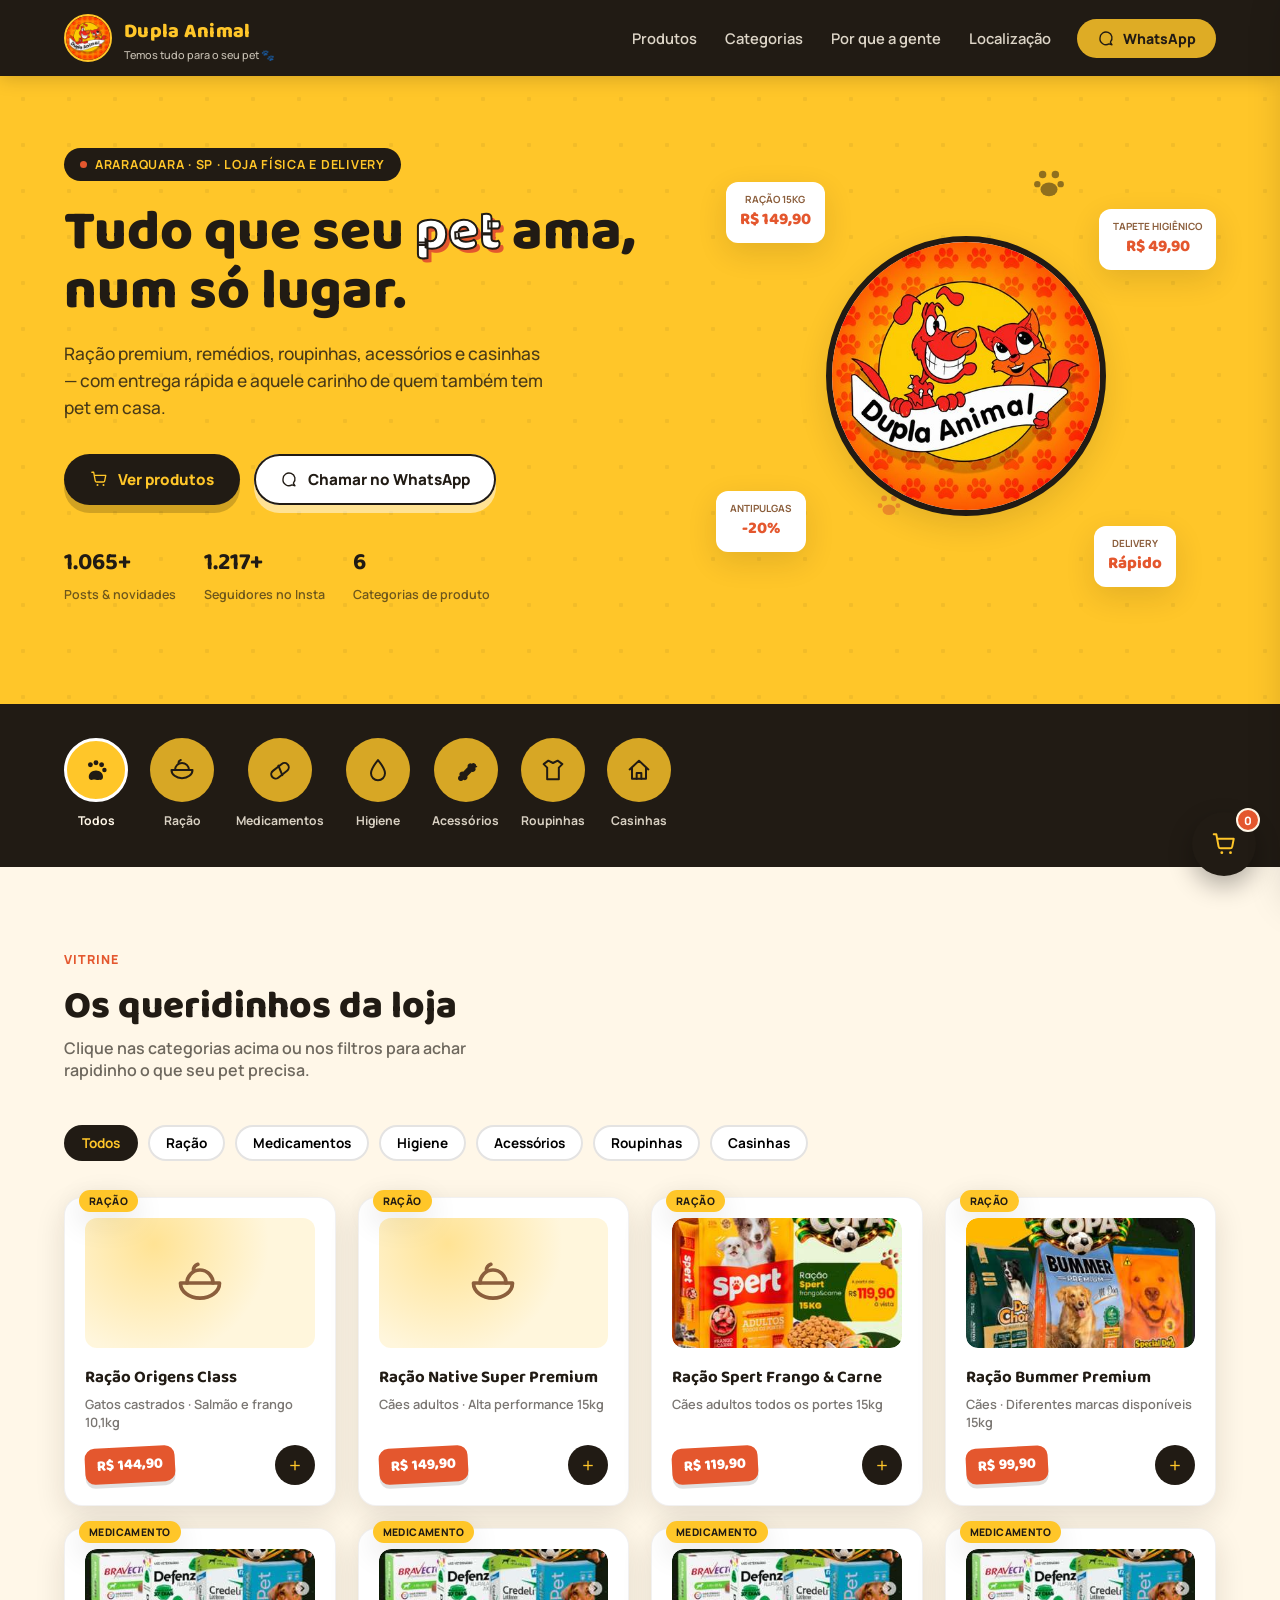
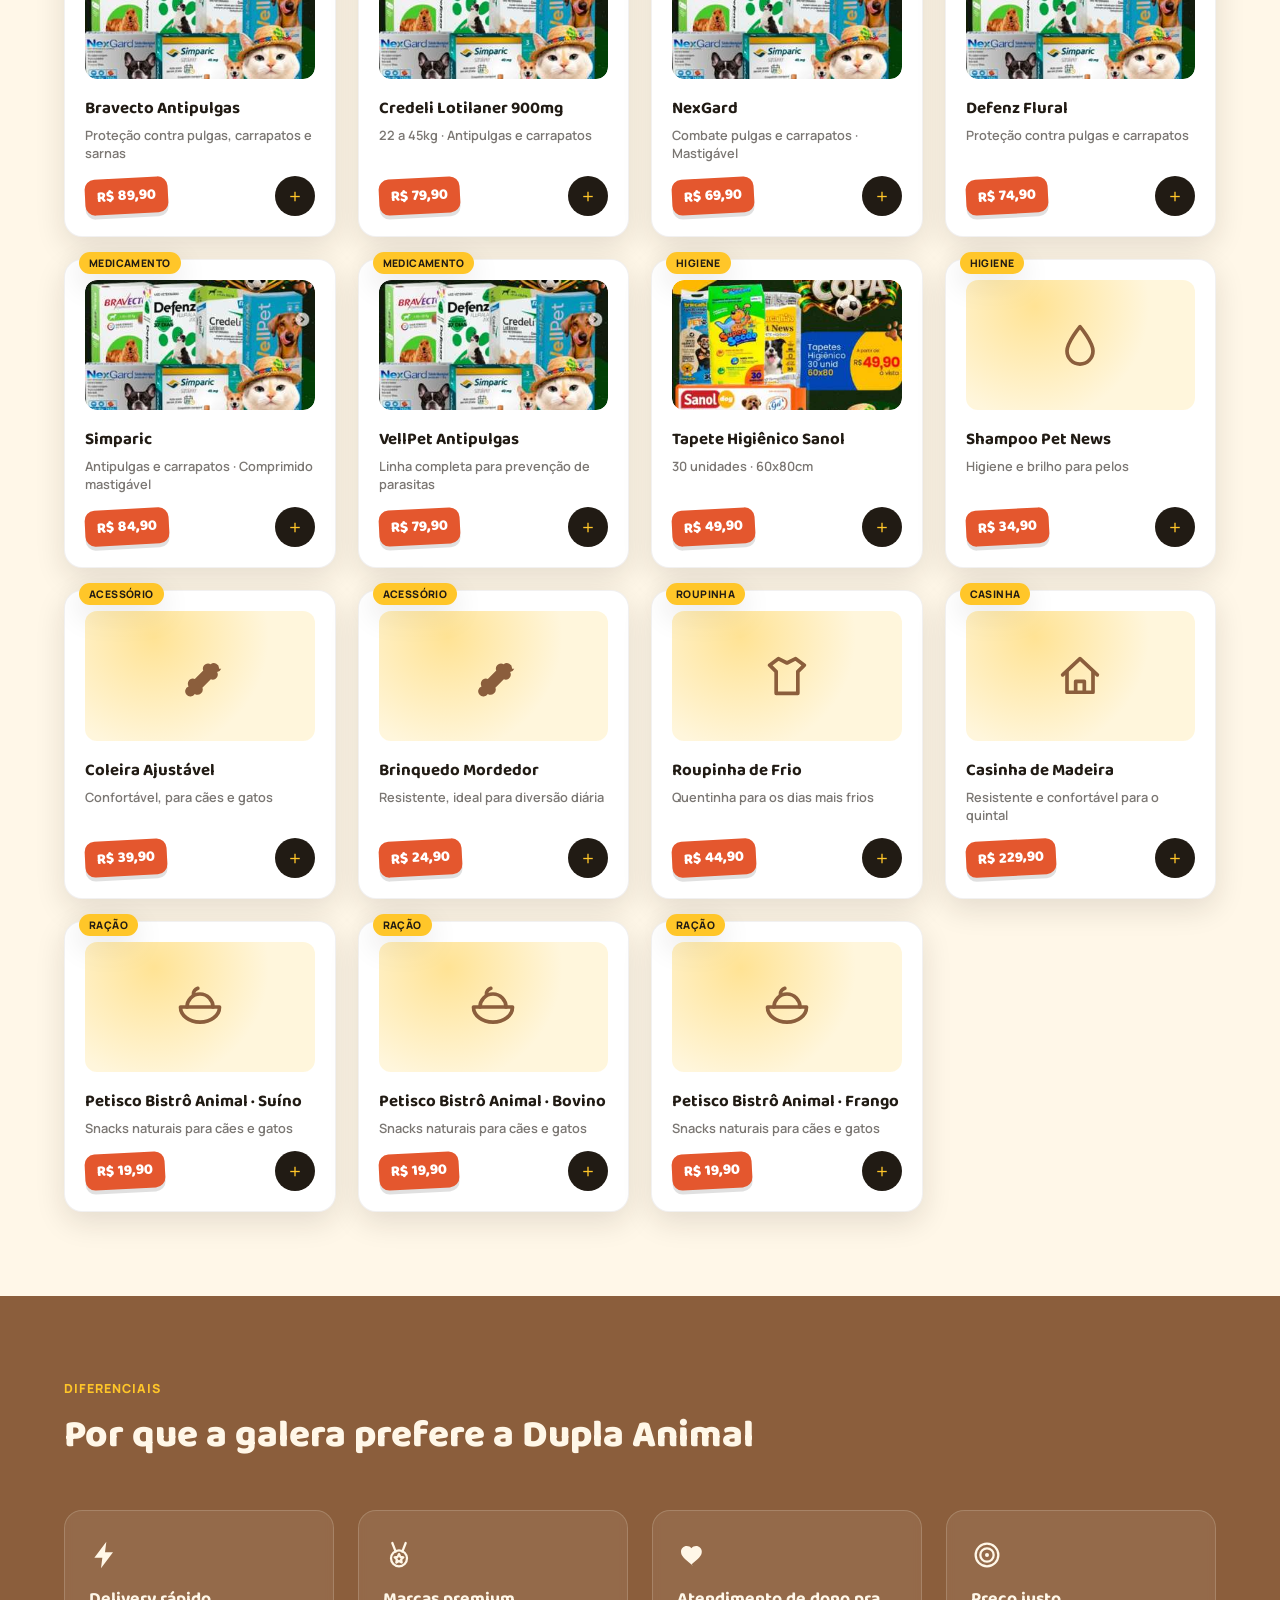
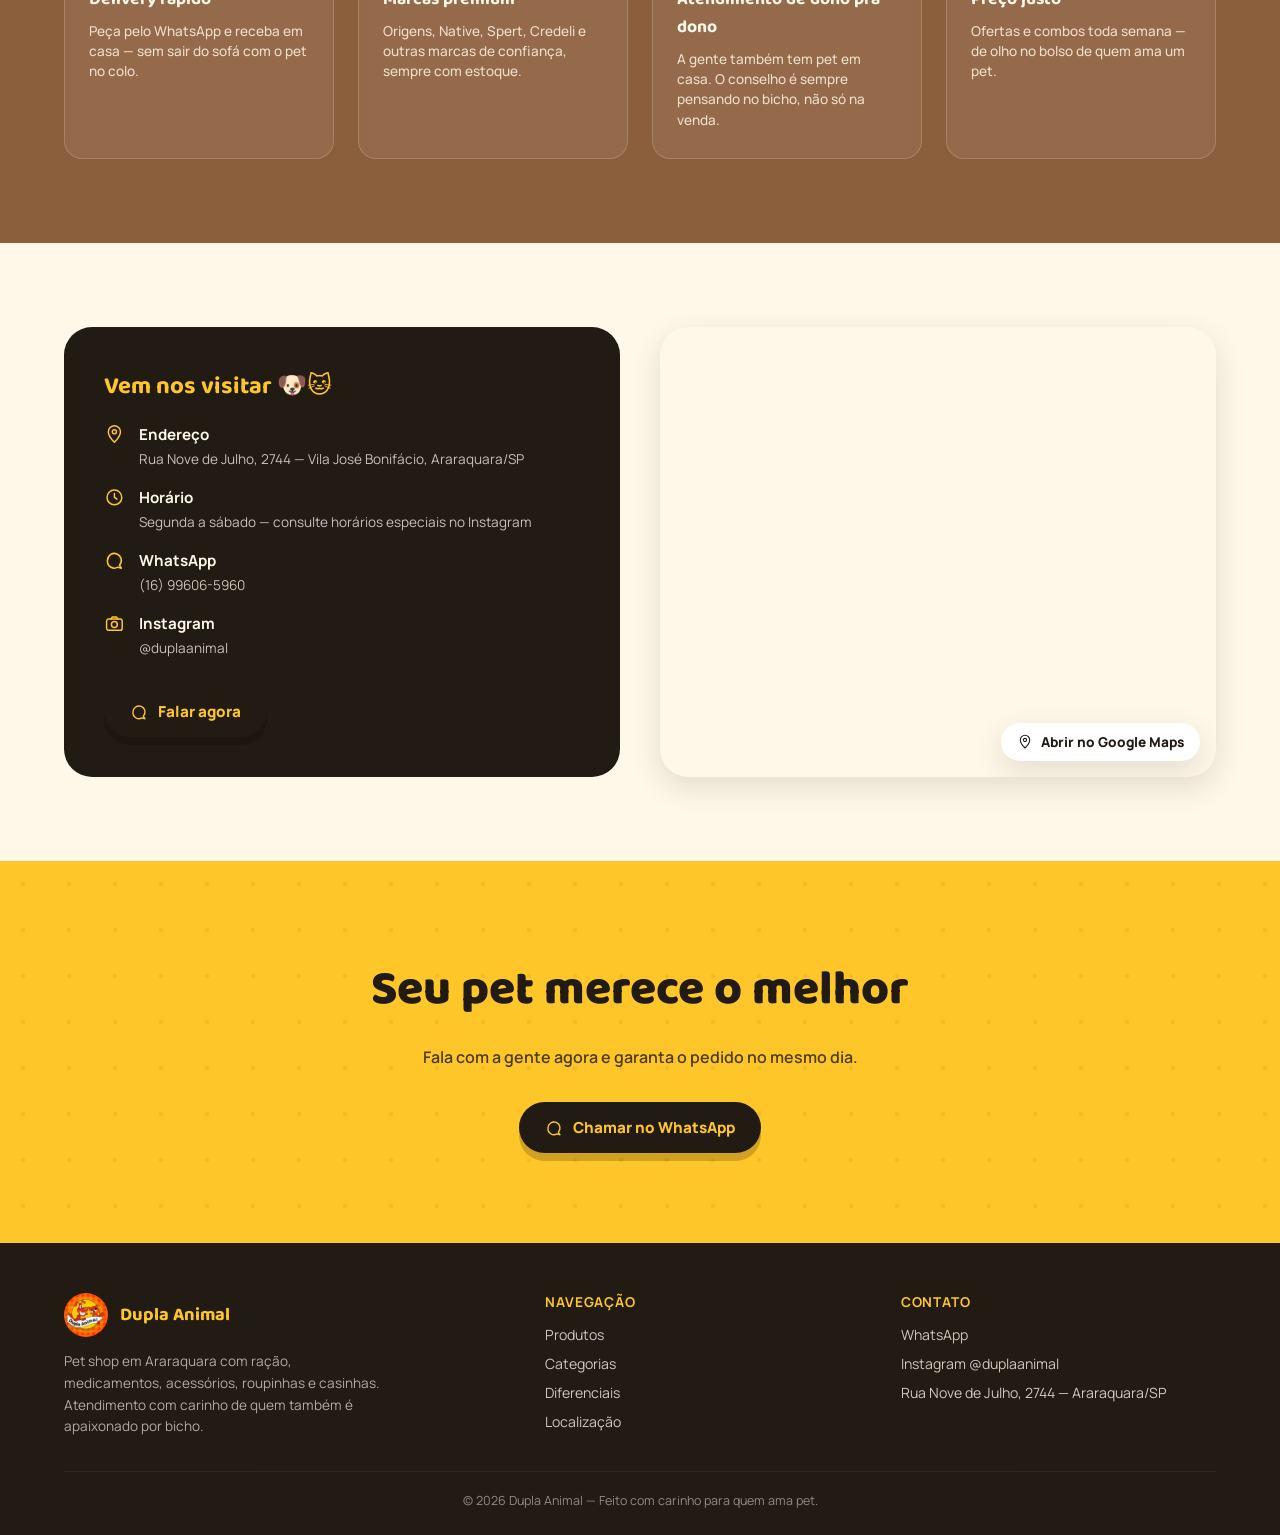
==== commit 0c87fd02: "Rename petshop.html to  index.html" ====
--- a/index.html
+++ b/index.html
@@ -187,11 +187,8 @@
   .product-card{
     background:var(--white); border-radius:var(--radius-md); padding:20px; position:relative;
     box-shadow: var(--shadow-card); transition: transform .25s ease, box-shadow .25s ease;
-    display:flex; flex-direction:column; opacity:1; transform: translateY(0) scale(1);
-    border:1px solid rgba(33,27,20,0.06);
-  }
-  @keyframes cardIn{from{opacity:0; transform:translateY(16px) scale(0.98);} to{opacity:1; transform:translateY(0) scale(1);}}
-  .product-card.card-animate{animation: cardIn .5s ease forwards;}
+    display:flex; flex-direction:column; border:1px solid rgba(33,27,20,0.06);
+  }
   .product-card:hover{transform: translateY(-8px) rotate(-0.6deg); box-shadow: 0 18px 34px rgba(33,27,20,0.18);}
   .product-icon{
     width:100%; height:130px; border-radius:var(--radius-sm); background:rgba(255,198,41,0.16);
@@ -201,6 +198,9 @@
   .product-icon::after{
     content:''; position:absolute; inset:0; background: radial-gradient(circle at 30% 20%, rgba(255,198,41,0.4), transparent 60%);
   }
+  .product-icon.has-photo::after{display:none;}
+  .product-icon.has-photo{background:var(--white);}
+  .product-icon img{width:100%; height:100%; object-fit:cover; border-radius:var(--radius-sm);}
   .product-card h3{font-family:var(--font-display); font-size:1.05rem; margin-bottom:4px;}
   .product-card .desc{font-size:0.8rem; color:rgba(33,27,20,0.6); font-weight:600; margin-bottom:14px; flex-grow:1;}
   .product-footer{display:flex; align-items:center; justify-content:space-between; gap:10px;}
@@ -341,7 +341,7 @@
 
 <header>
   <div class="brand">
-    <img src="[data-uri]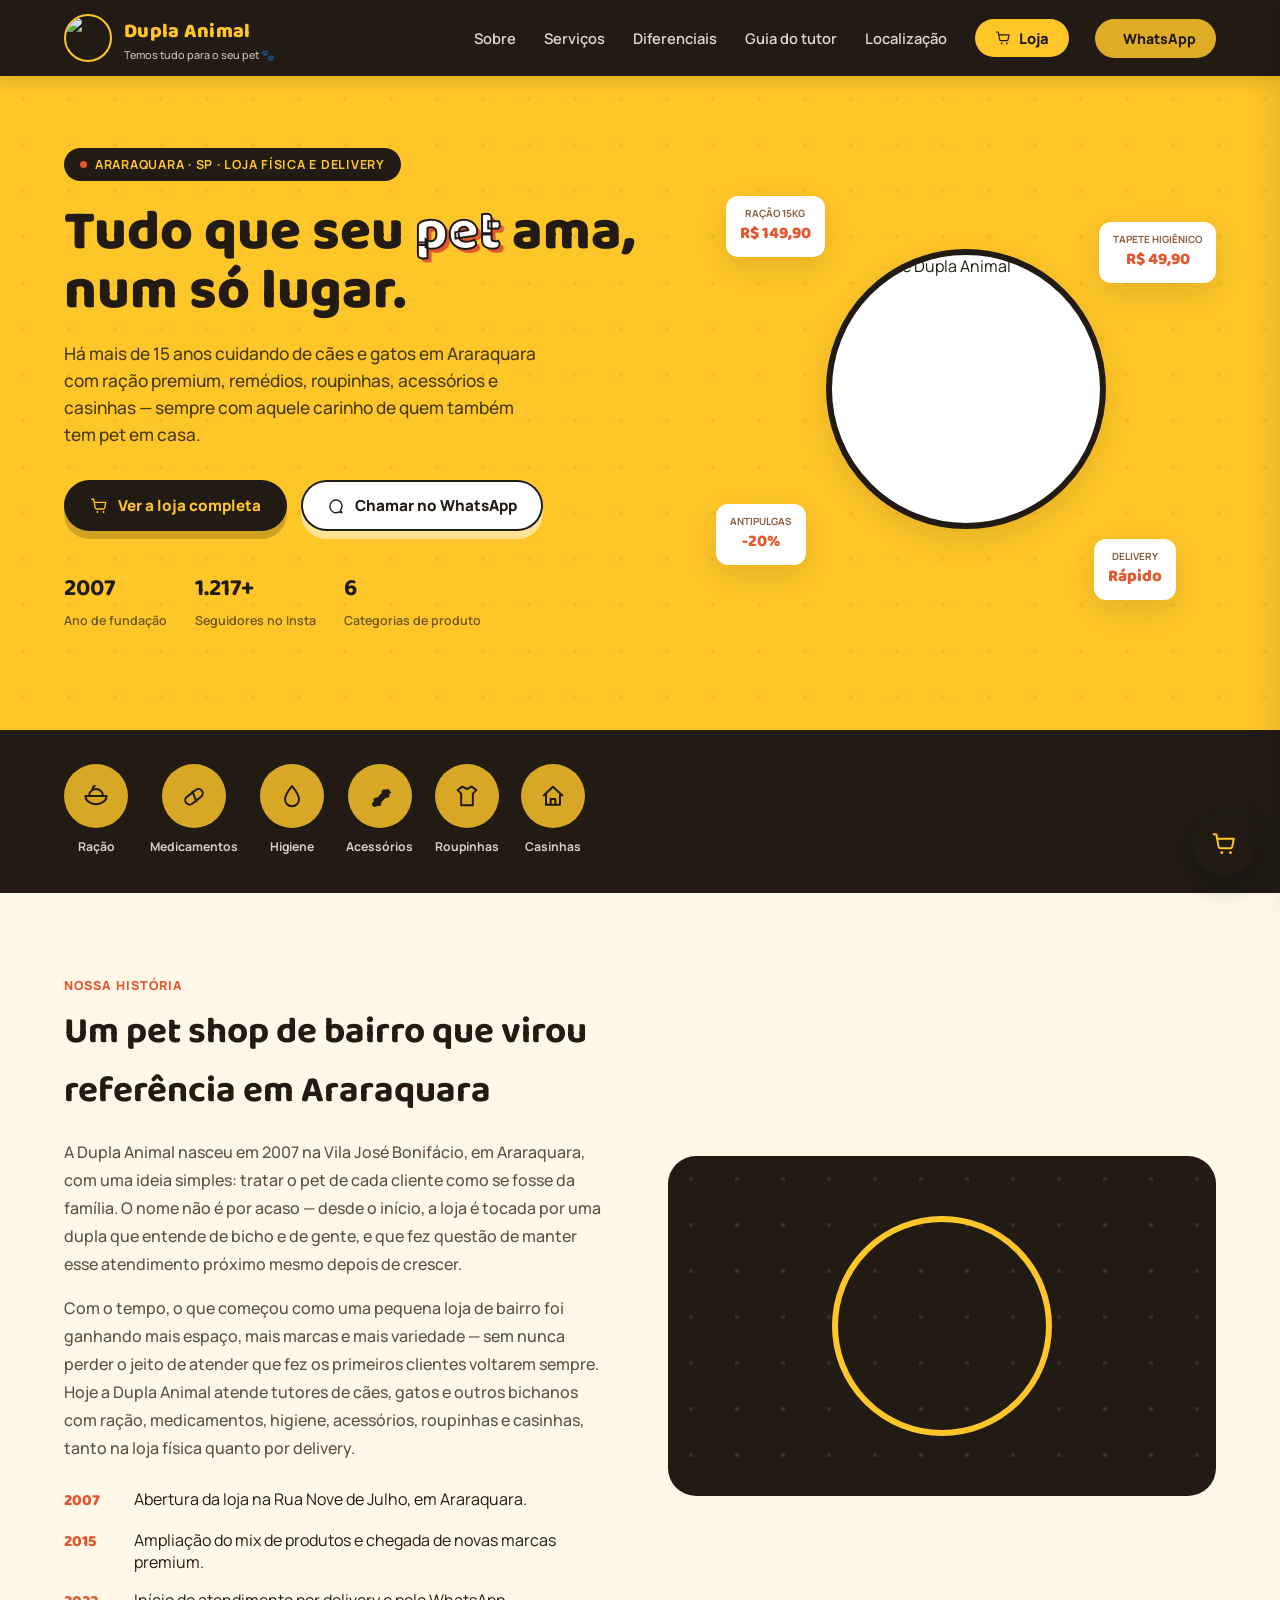
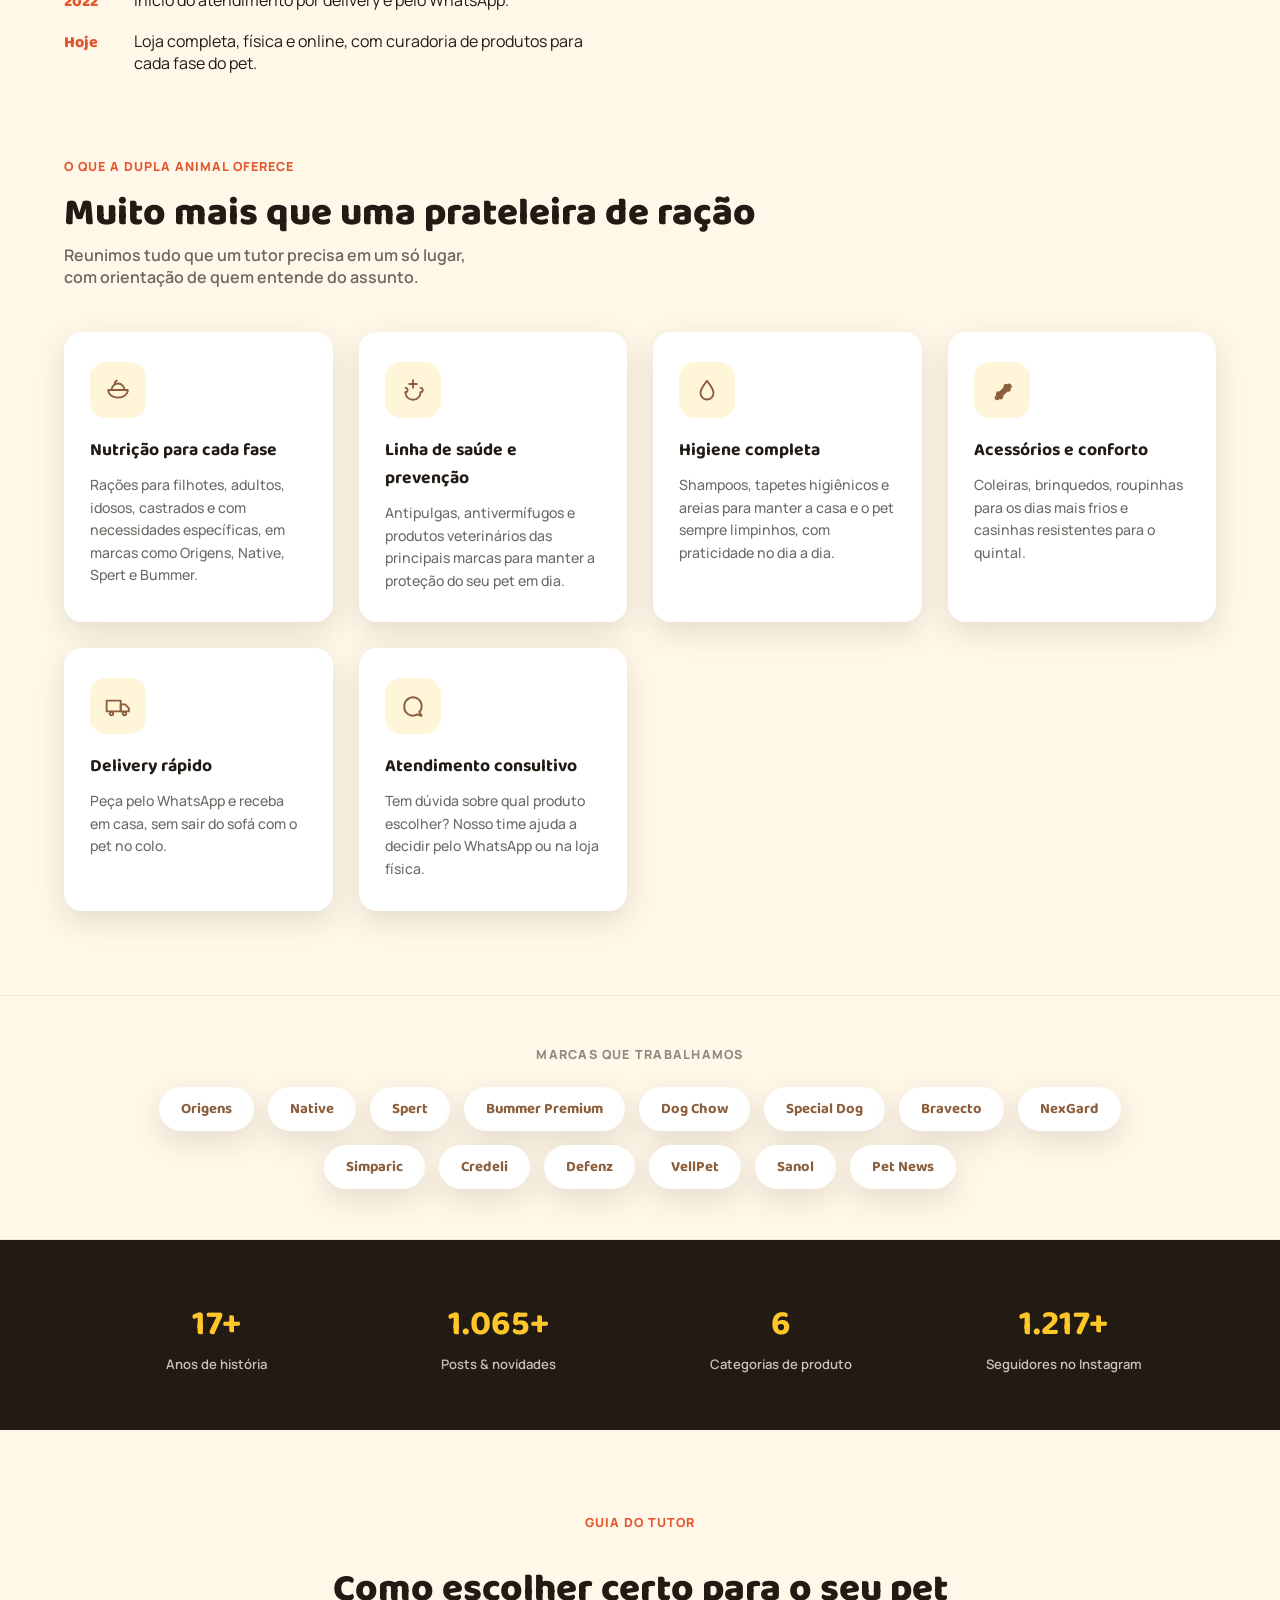
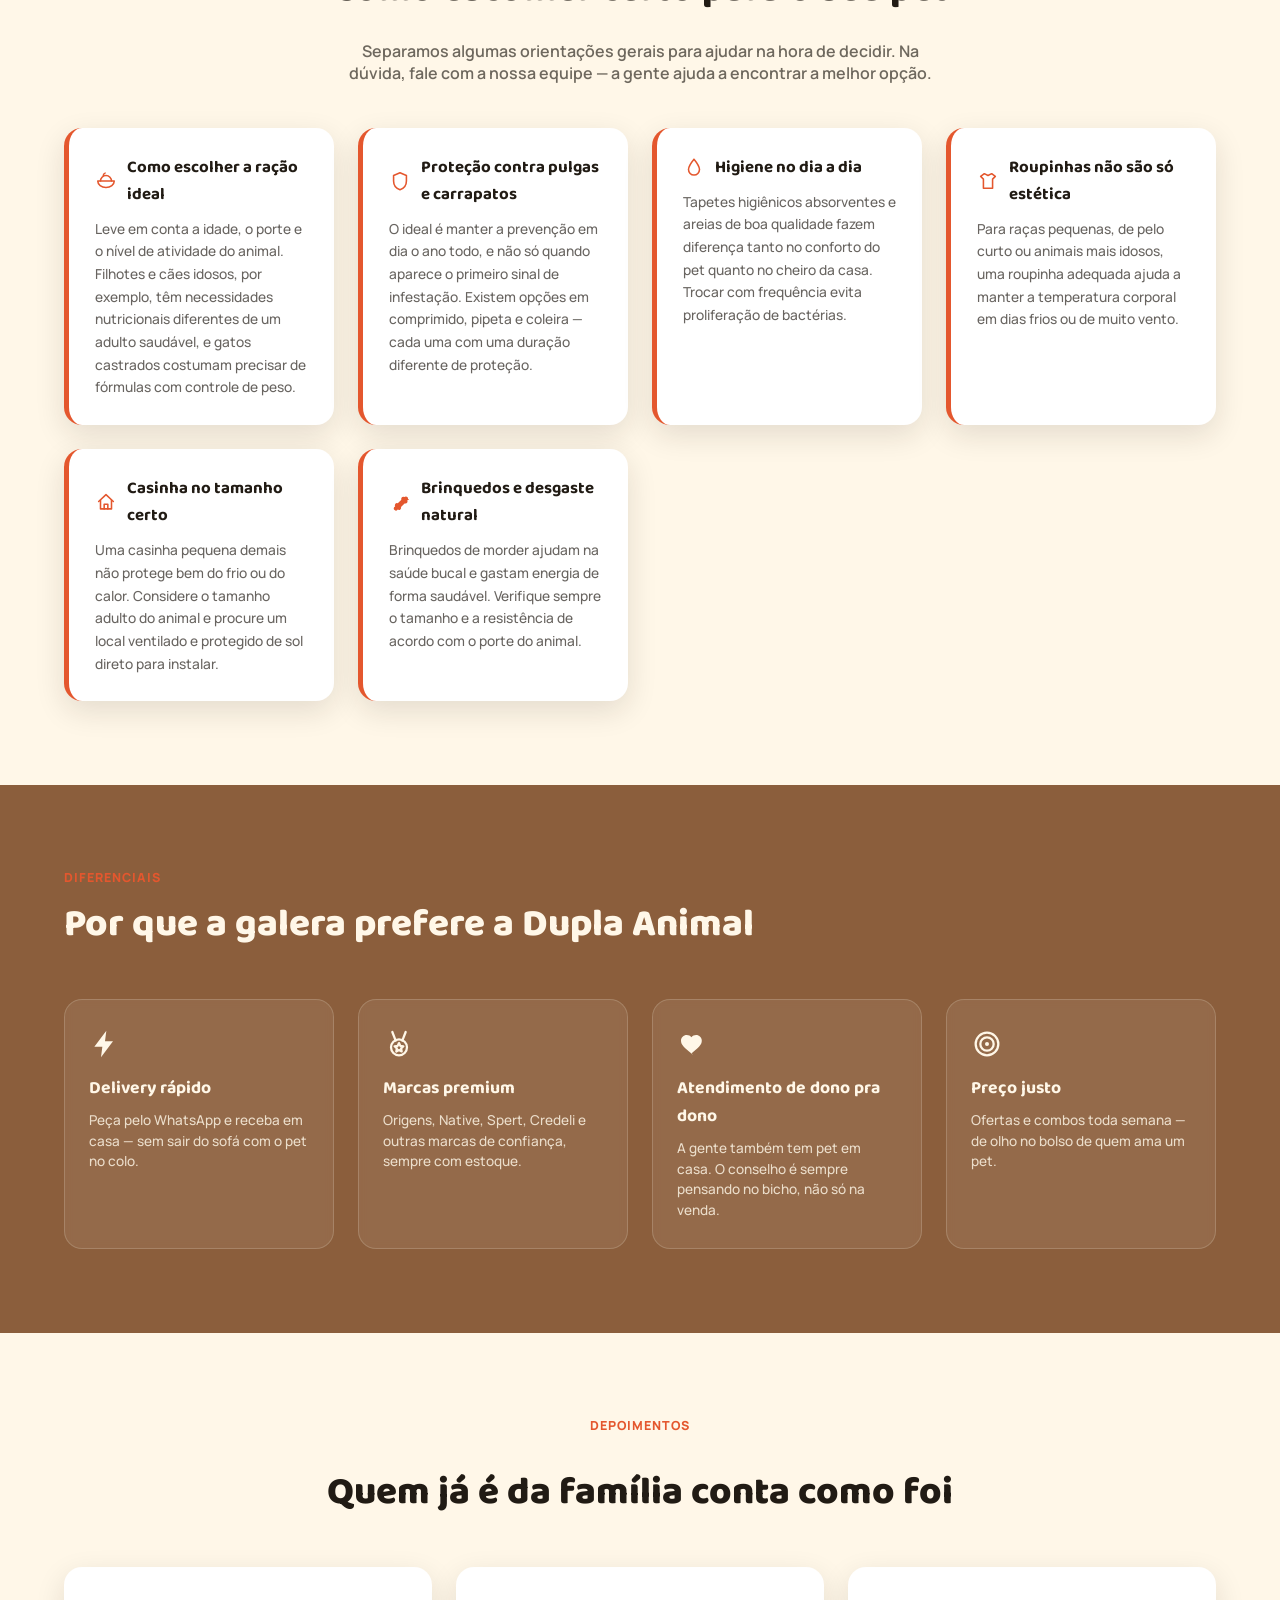
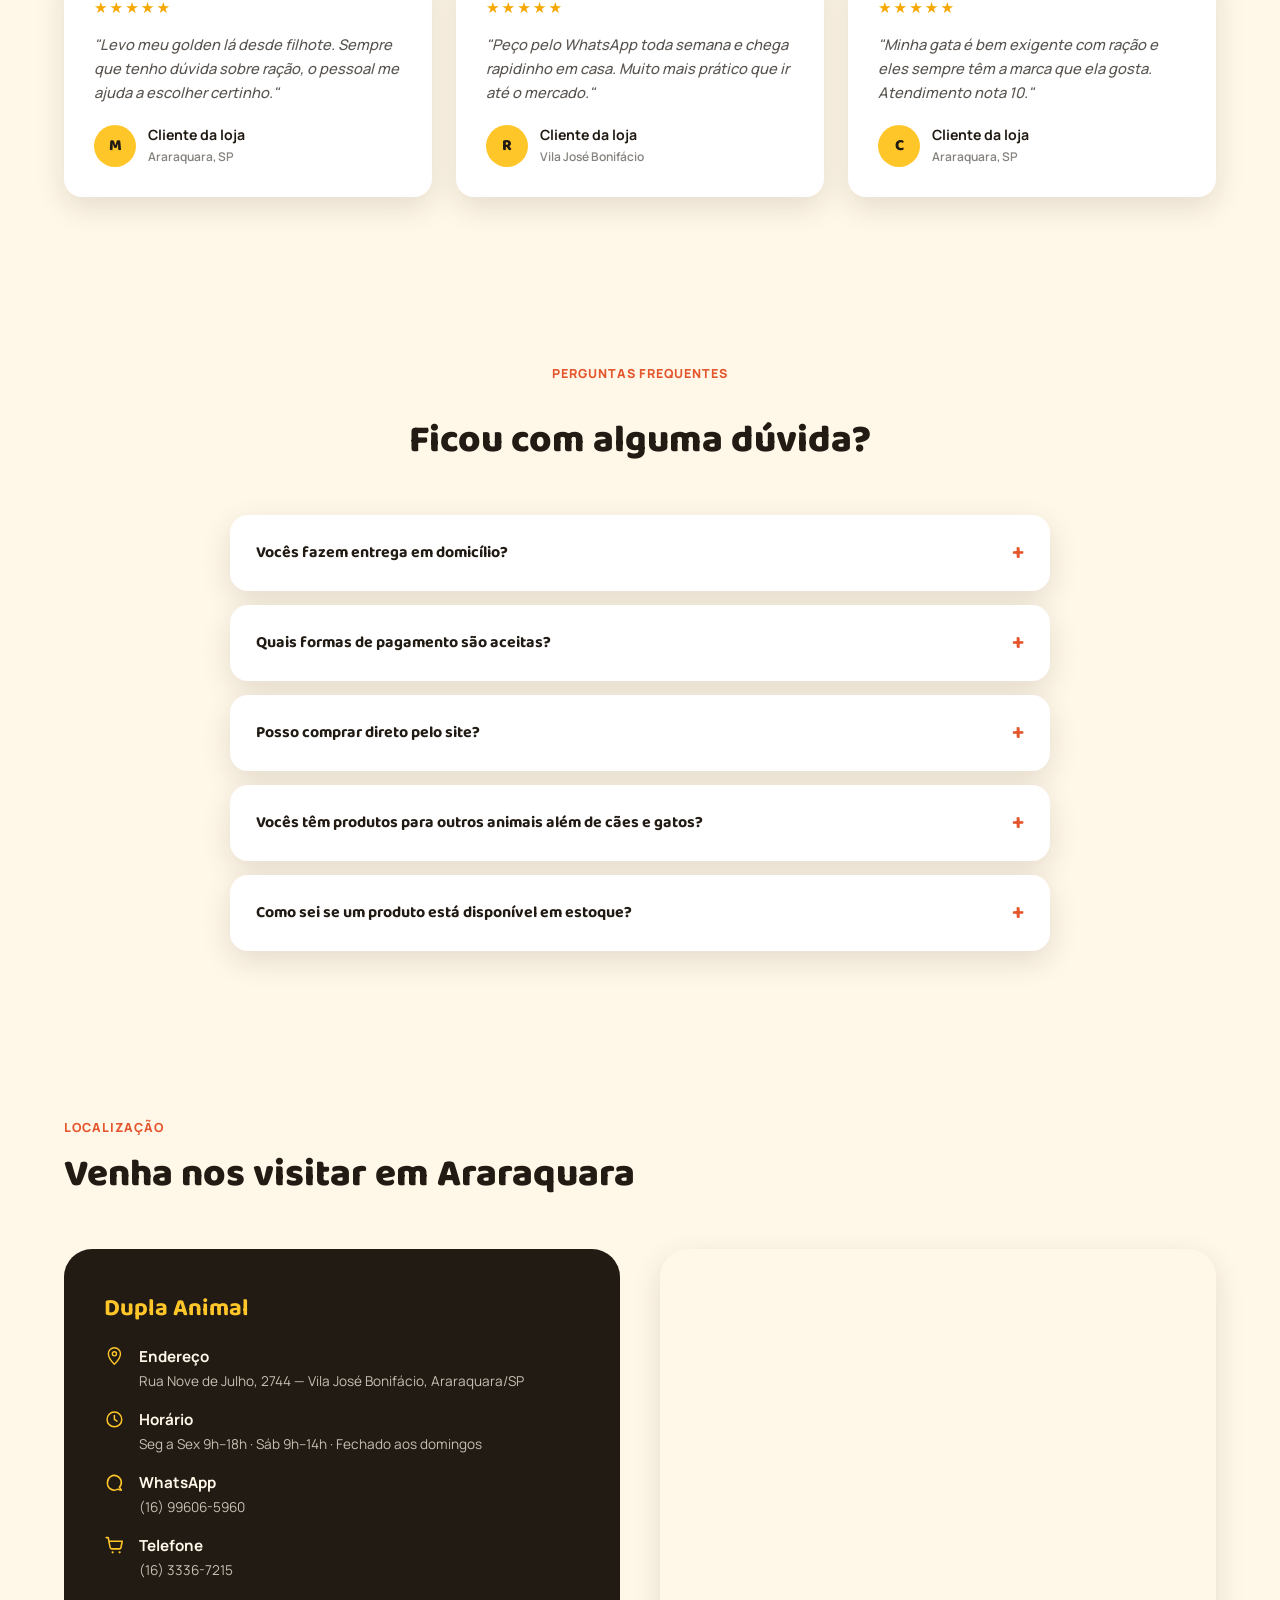
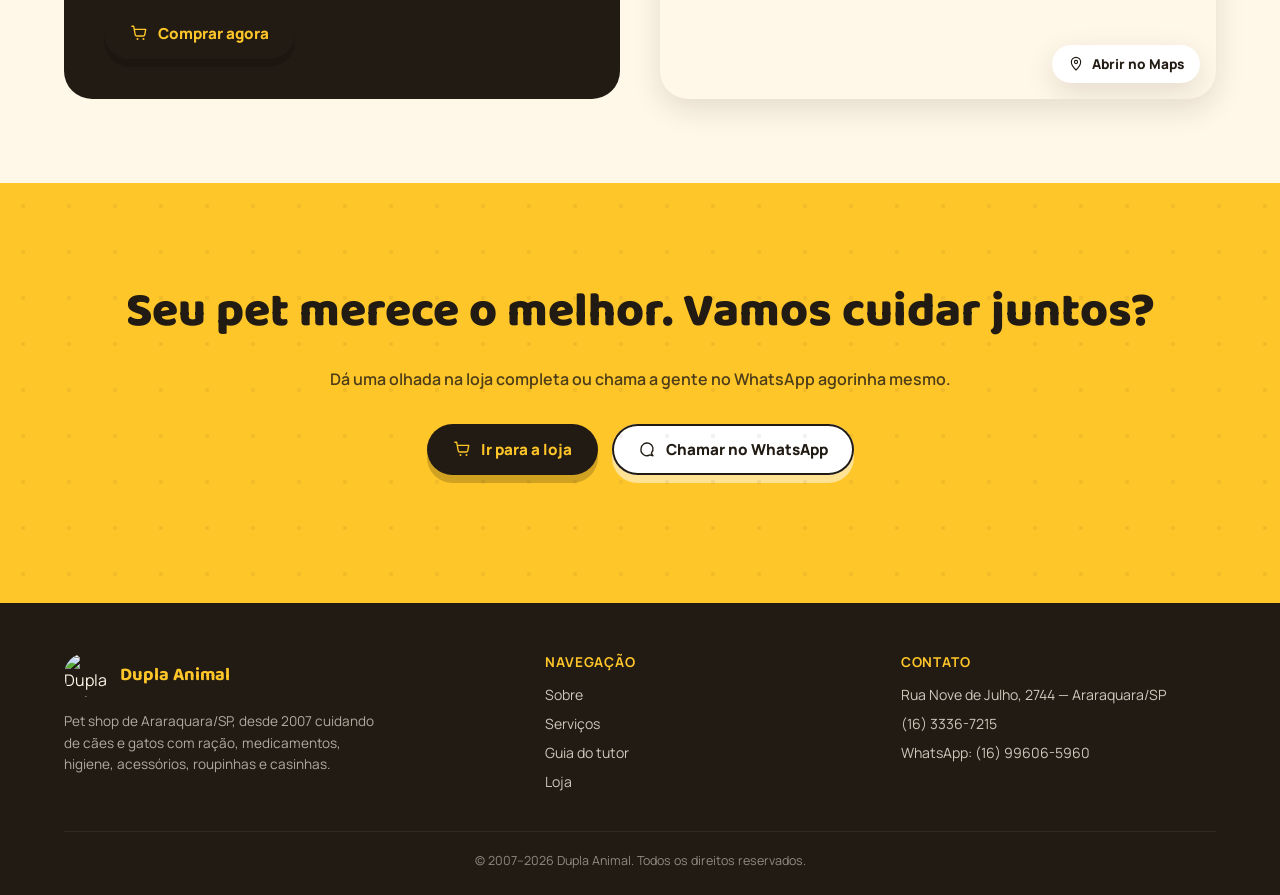
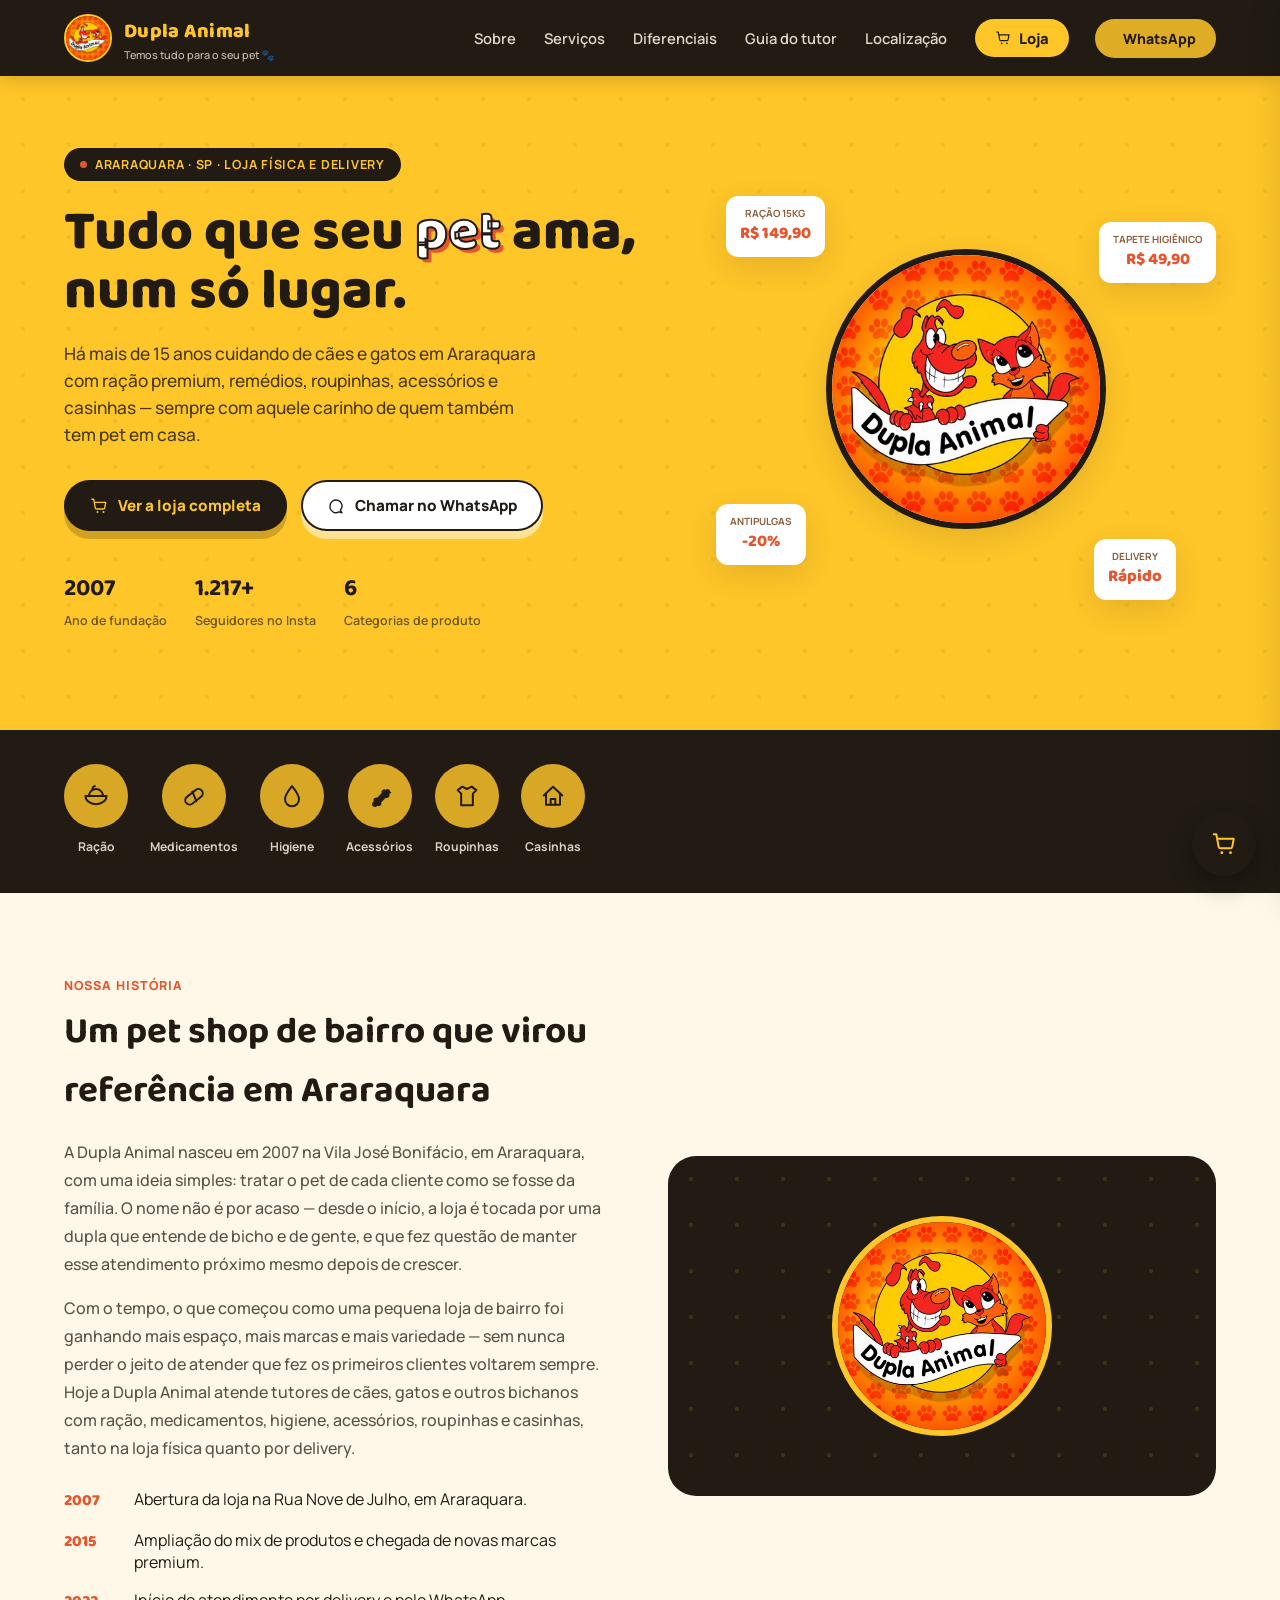
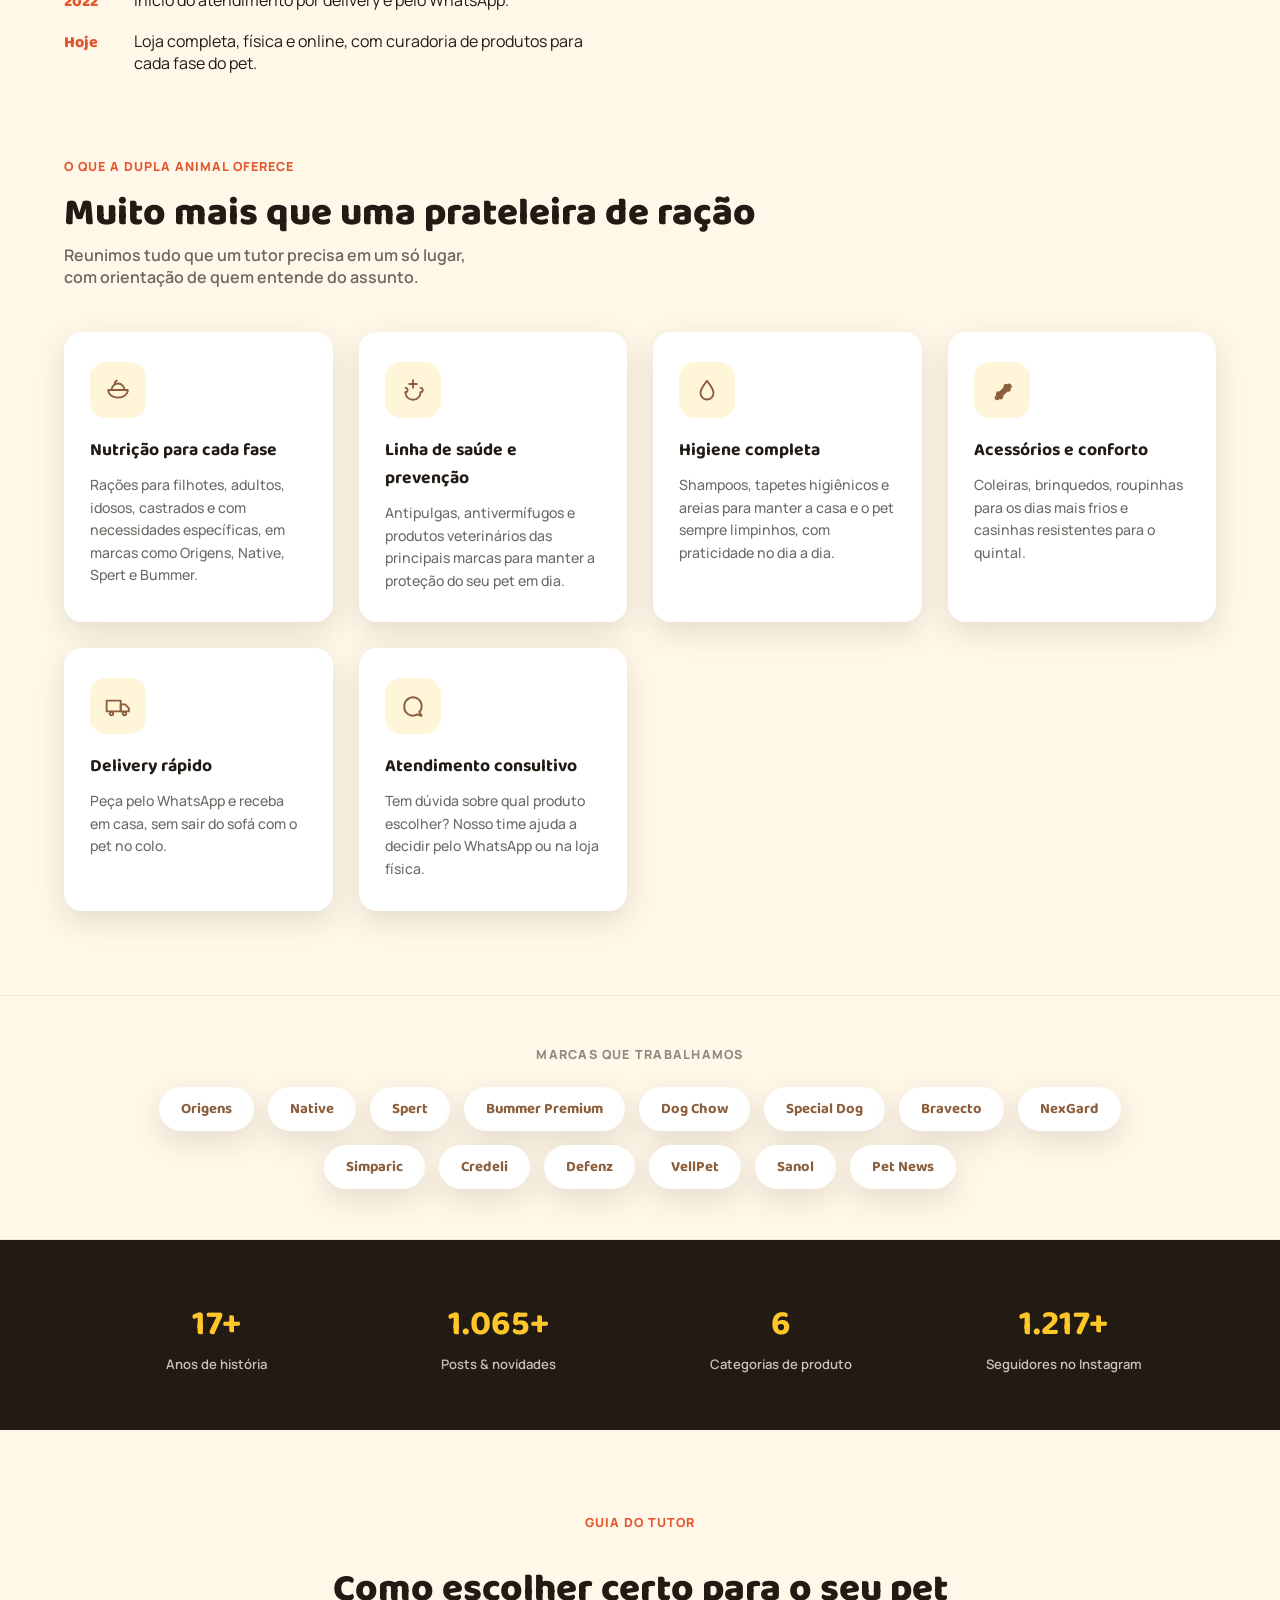
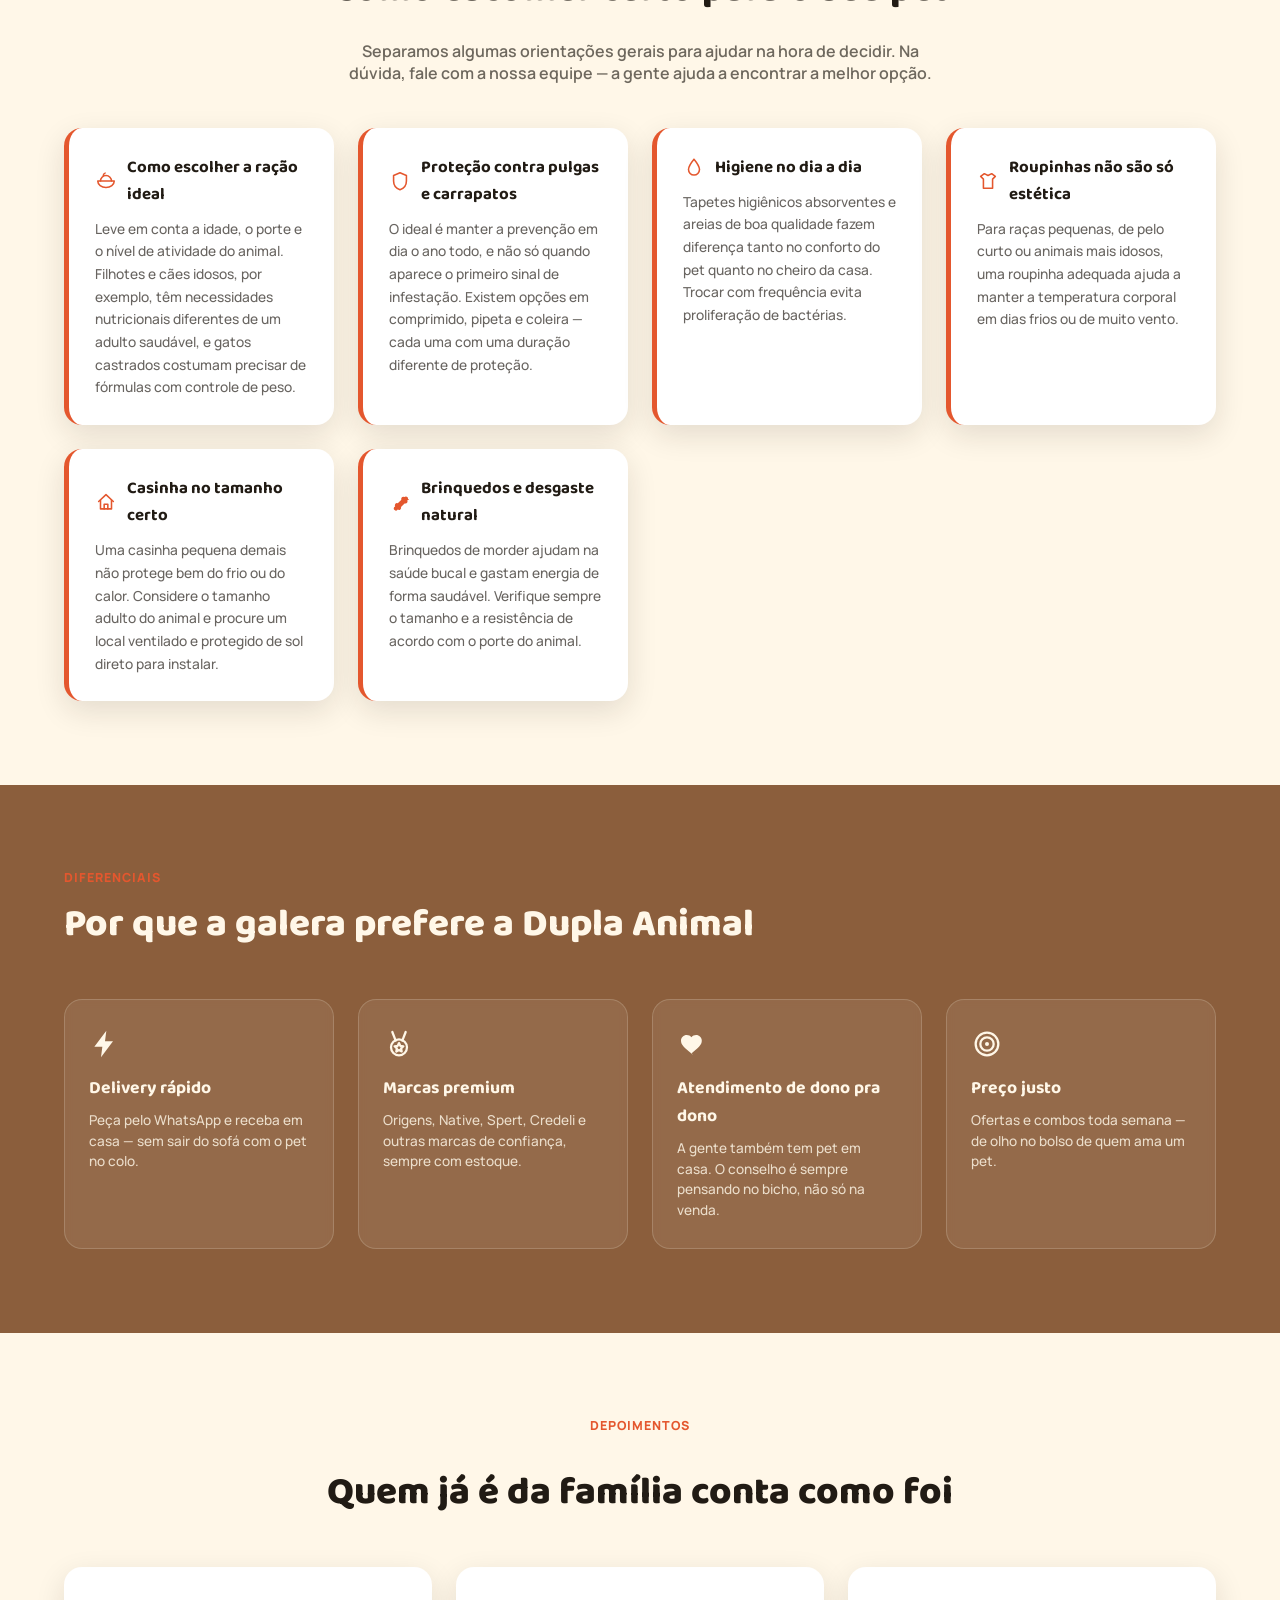
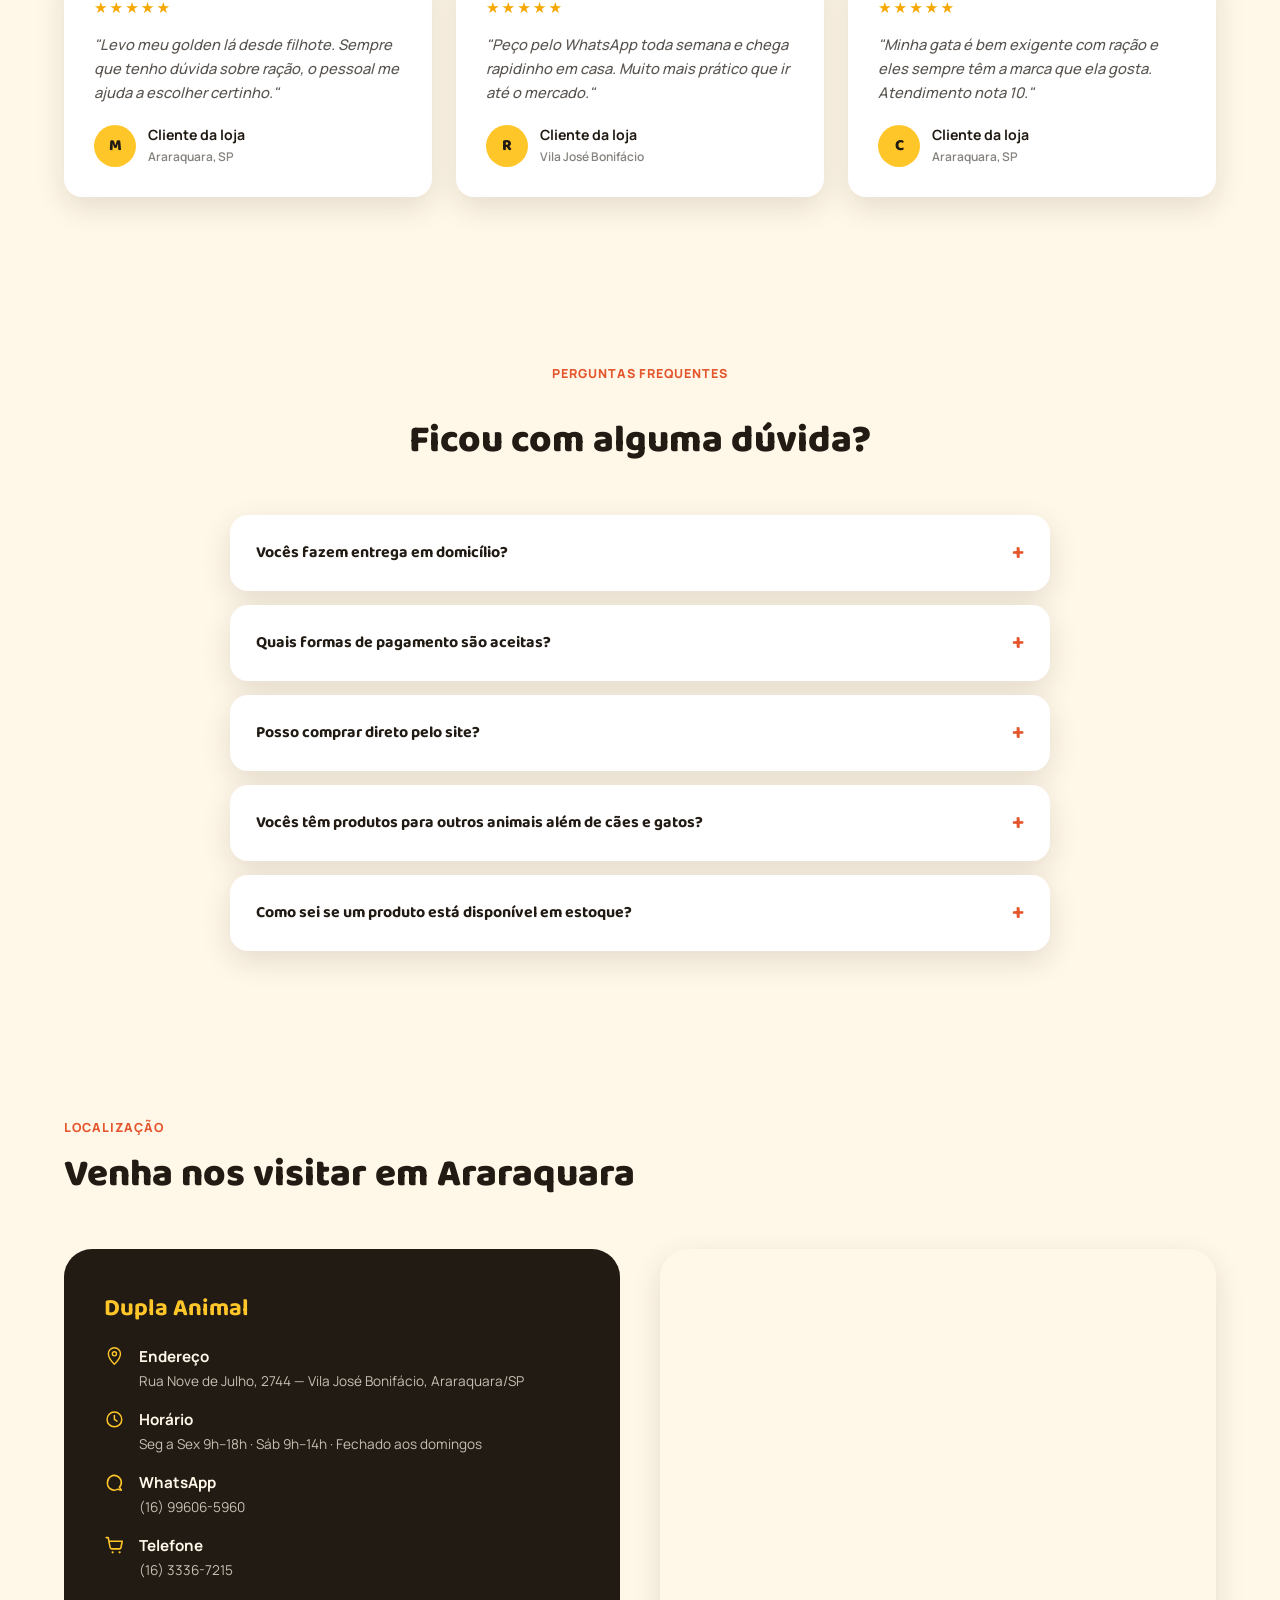
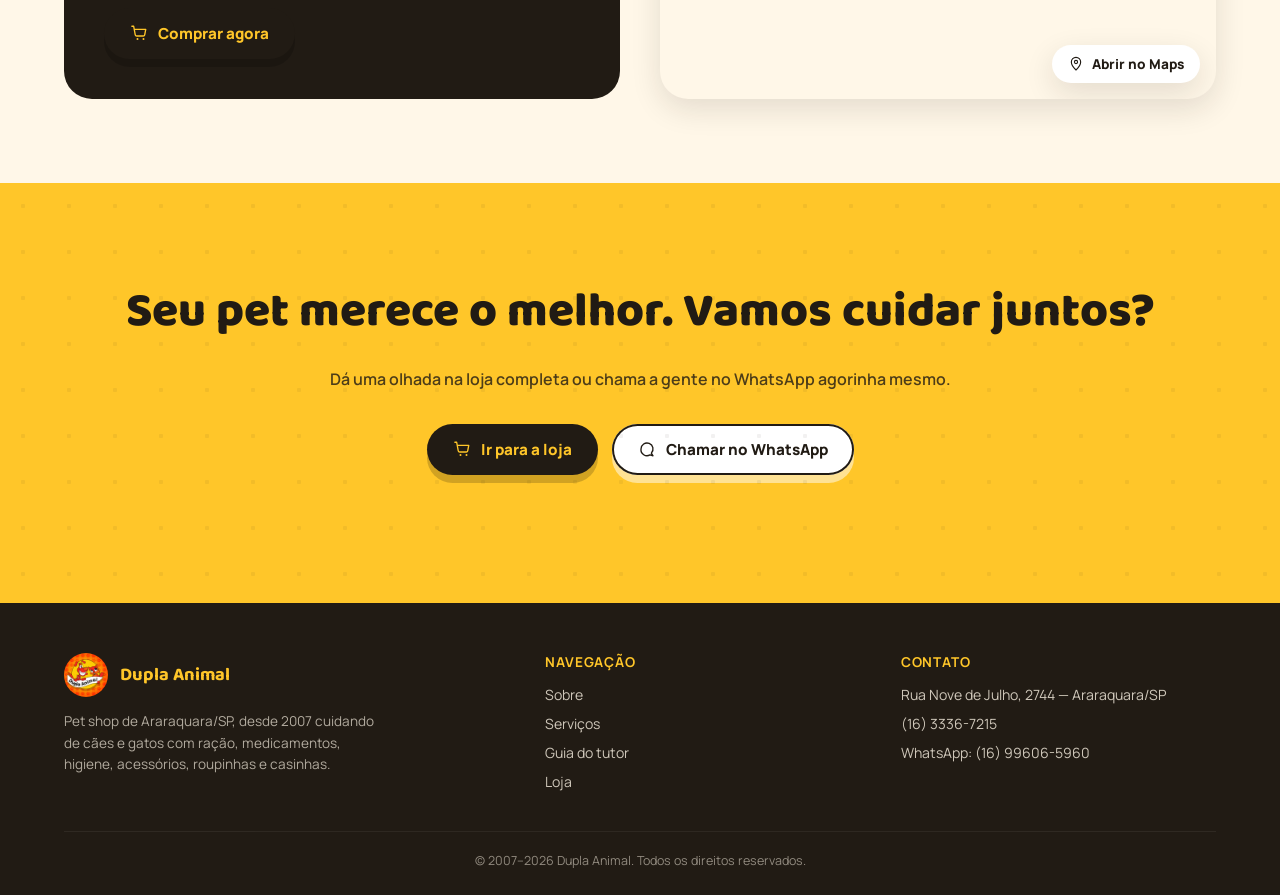
